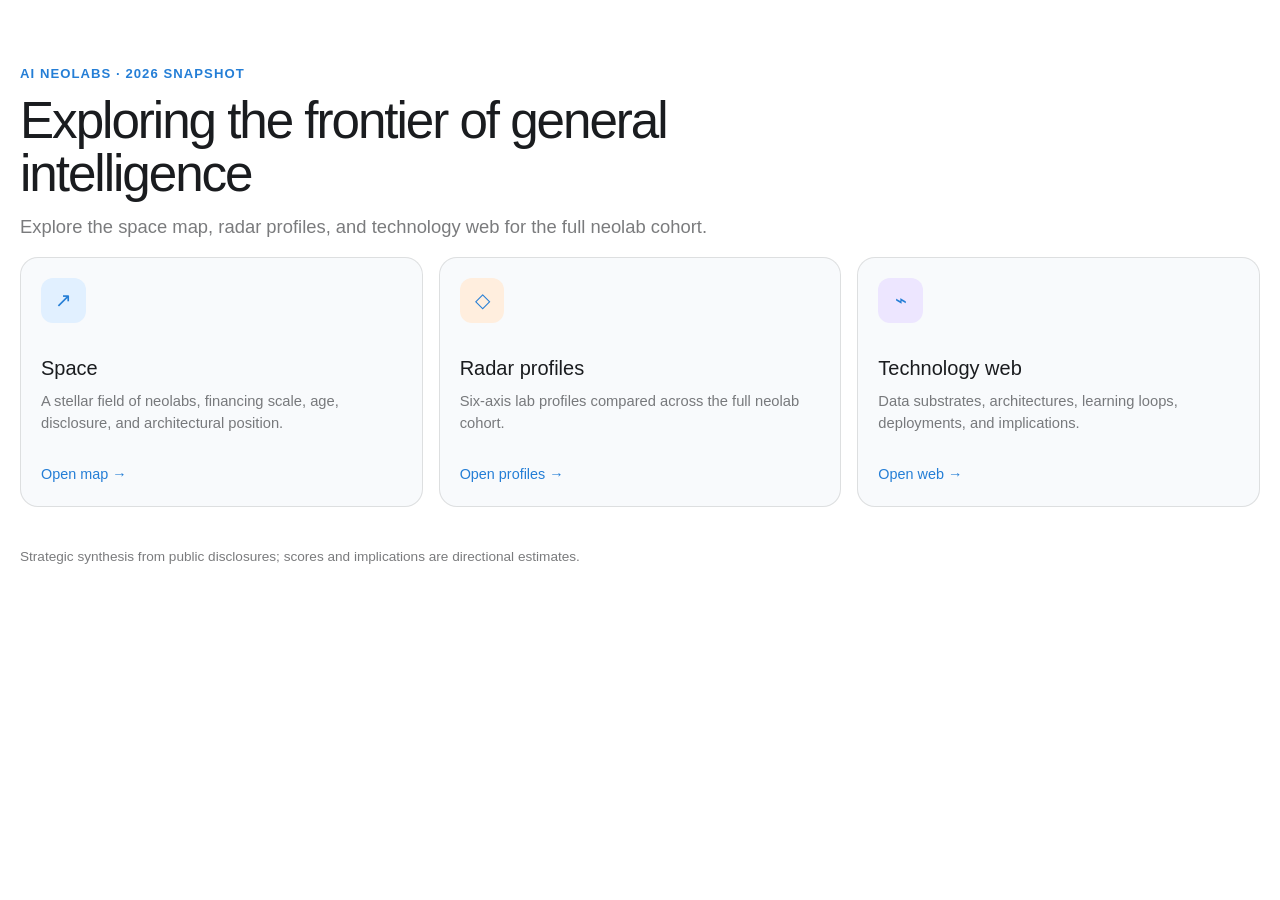
==== outputs/index.html @ 3af47460 "v0" ====
<!doctype html>
<html lang="en">
<head>
  <meta charset="utf-8">
  <meta name="viewport" content="width=device-width, initial-scale=1">
  <meta name="description" content="Interactive maps of AI neolabs pursuing general intelligence.">
  <title>AI Neolab Maps</title>
  <link rel="stylesheet" href="site.css">
</head>
<body data-page="index">
  <main class="index-main">
    <div class="eyebrow">AI neolabs · 2026 snapshot</div>
    <h1>Exploring the frontier of general intelligence</h1>
    <p class="intro">Explore the space map, radar profiles, and technology web for the full neolab cohort.</p>

    <nav class="map-cards" aria-label="Neolab visualizations">
      <a class="map-card" href="space.html" data-view-link data-target="space.html">
        <span class="map-icon map-icon-one" aria-hidden="true">↗</span>
        <span>
          <strong>Space</strong>
          <small>A stellar field of neolabs, financing scale, age, disclosure, and architectural position.</small>
        </span>
        <span class="open-label">Open map →</span>
      </a>
      <a class="map-card" href="radar-profiles.html" data-view-link data-target="radar-profiles.html">
        <span class="map-icon map-icon-two" aria-hidden="true">◇</span>
        <span>
          <strong>Radar profiles</strong>
          <small>Six-axis lab profiles compared across the full neolab cohort.</small>
        </span>
        <span class="open-label">Open profiles →</span>
      </a>
      <a class="map-card" href="tech-web.html" data-view-link data-target="tech-web.html">
        <span class="map-icon map-icon-three" aria-hidden="true">⌁</span>
        <span>
          <strong>Technology web</strong>
          <small>Data substrates, architectures, learning loops, deployments, and implications.</small>
        </span>
        <span class="open-label">Open web →</span>
      </a>
    </nav>
    <footer>Strategic synthesis from public disclosures; scores and implications are directional estimates.</footer>
    <noscript>This site requires JavaScript for the interactive visualizations.</noscript>
  </main>
  <script src="neolabs-data.js"></script>
  <script src="app.js"></script>
</body>
</html>
---- outputs/site.css ----
:root {
  --page-width: 1240px;
  --page-gutter: 1rem;
  --page-gutter-total: calc(var(--page-gutter) + var(--page-gutter));
  --page-pad-y: clamp(2rem, 5vw, 4rem);
  color-scheme: light dark;
  --background: light-dark(rgb(255 255 255), rgb(24 24 24));
  --foreground: light-dark(rgb(26 28 31), rgb(255 255 255));
  --surface: light-dark(rgb(248 250 252), rgb(35 35 35));
  --surface-strong: light-dark(rgb(242 246 250), rgb(43 43 43));
  --muted: light-dark(rgb(26 28 31 / 58%), rgb(255 255 255 / 62%));
  --border: light-dark(rgb(26 28 31 / 12%), rgb(255 255 255 / 13%));
  --primary: light-dark(rgb(36 126 214), rgb(131 195 255));
  --primary-foreground: light-dark(rgb(255 255 255), rgb(13 13 13));
  --series-1: var(--primary);
  --series-2: light-dark(rgb(226 116 43), rgb(245 154 86));
  --series-3: light-dark(rgb(63 164 87), rgb(116 213 139));
  --series-4: light-dark(rgb(205 83 145), rgb(240 143 192));
  --series-5: light-dark(rgb(125 87 218), rgb(170 145 239));
  --accent-1: light-dark(rgb(225 240 255), rgb(26 58 88));
  --accent-2: light-dark(rgb(255 238 222), rgb(78 53 32));
  --accent-3: light-dark(rgb(237 230 255), rgb(55 43 83));
  --font: -apple-system, BlinkMacSystemFont, "Segoe UI", sans-serif;
  --shadow: 0 14px 34px light-dark(rgb(30 60 90 / 8%), rgb(0 0 0 / 24%));
}

* { box-sizing: border-box; }
html, body { margin: 0; min-height: 100%; }
body {
  background: var(--background);
  color: var(--foreground);
  font-family: var(--font);
  font-size: 16px;
  line-height: 1.5;
}
a { color: inherit; }
button, select { font: inherit; }
button, a, select { -webkit-tap-highlight-color: transparent; }
h1, h2, p { margin-top: 0; }
h1 {
  margin-bottom: .8rem;
  font-size: clamp(2rem, 4vw, 3.2rem);
  font-weight: 500;
  letter-spacing: -.04em;
  line-height: 1.04;
}
h2 { font-weight: 500; }
.muted, .source-note { color: var(--muted); }
.eyebrow {
  color: var(--primary);
  font-size: .82rem;
  font-weight: 600;
  letter-spacing: .08em;
  text-transform: uppercase;
}
.intro {
  max-width: 760px;
  margin-bottom: 0;
  color: var(--muted);
  font-size: clamp(1rem, 2vw, 1.15rem);
}

/* Landing page */
.index-main {
  width: min(var(--page-width), calc(100% - var(--page-gutter-total)));
  margin: 0 auto;
  padding: var(--page-pad-y) 0;
}
.index-main > h1 { max-width: 820px; margin-top: .65rem; }
.field-label {
  display: grid;
  gap: .4rem;
  min-width: 0;
  font-weight: 500;
}
.form-select {
  width: 100%;
  min-height: 2.7rem;
  padding: .58rem .7rem;
  border: 1px solid var(--border);
  border-radius: 10px;
  background: var(--background);
  color: var(--foreground);
}
.form-select:focus-visible, .button:focus-visible, .map-card:focus-visible, .view-nav a:focus-visible, .brand:focus-visible {
  outline: 3px solid color-mix(in srgb, var(--primary) 42%, transparent);
  outline-offset: 2px;
}
.map-cards {
  display: grid;
  grid-template-columns: repeat(3, minmax(0, 1fr));
  gap: 1rem;
  margin-top: 1rem;
}
.map-card {
  display: flex;
  min-height: 250px;
  flex-direction: column;
  justify-content: space-between;
  gap: 1.2rem;
  padding: 1.25rem;
  border: 1px solid var(--border);
  border-radius: 18px;
  background: var(--surface);
  text-decoration: none;
  transition: transform 160ms ease, border-color 160ms ease, box-shadow 160ms ease;
}
.map-card:hover {
  transform: translateY(-3px);
  border-color: var(--primary);
  box-shadow: var(--shadow);
}
.map-card > span:nth-child(2) { display: grid; gap: .45rem; }
.map-card strong { font-size: 1.25rem; font-weight: 500; }
.map-card small { color: var(--muted); font-size: .92rem; }
.map-icon {
  display: grid;
  width: 2.8rem;
  height: 2.8rem;
  place-items: center;
  border-radius: 12px;
  color: var(--primary);
  font-size: 1.25rem;
  font-weight: 500;
}
.map-icon-one { background: var(--accent-1); }
.map-icon-two { background: var(--accent-2); }
.map-icon-three { background: var(--accent-3); }
.open-label { color: var(--primary); font-size: .9rem; font-weight: 500; }
footer { margin-top: 2.5rem; color: var(--muted); font-size: .85rem; }

/* Shared visualization pages */
.site-header {
  display: flex;
  width: min(1500px, calc(100% - var(--page-gutter-total)));
  margin: 0 auto;
  padding: 1rem 0;
  align-items: center;
  justify-content: space-between;
  gap: 1rem;
  border-bottom: 1px solid var(--border);
}
.brand { color: var(--foreground); font-weight: 600; text-decoration: none; }
.view-nav { display: flex; flex-wrap: wrap; gap: .25rem; }
.view-nav a {
  padding: .42rem .65rem;
  border-radius: 8px;
  color: var(--muted);
  text-decoration: none;
}
.view-nav a:hover, .view-nav a.is-current { background: var(--surface-strong); color: var(--foreground); }
.view-main {
  display: grid;
  width: min(1500px, calc(100% - var(--page-gutter-total)));
  margin: 0 auto;
  padding: var(--page-pad-y) 0;
  gap: 1rem;
}
.page-heading { margin-bottom: .5rem; }
.page-heading h1 { margin-top: .55rem; }
.view-controls {
  display: flex;
  flex-wrap: wrap;
  align-items: end;
  justify-content: space-between;
  gap: .8rem;
}
.view-controls .field-label { width: min(22rem, 100%); }
.centered-control { justify-content: center; }
.toggle-label {
  display: inline-flex;
  align-items: center;
  min-height: 2.7rem;
  gap: .45rem;
  color: var(--foreground);
  font-weight: 500;
}
.toggle-label input {
  width: 1rem;
  height: 1rem;
  accent-color: var(--primary);
}
.toggle-label input:focus-visible {
  outline: 3px solid color-mix(in srgb, var(--primary) 42%, transparent);
  outline-offset: 2px;
}
.button-group { display: flex; flex-wrap: wrap; gap: .4rem; }
.button {
  min-height: 2.7rem;
  padding: .55rem .8rem;
  border: 1px solid var(--border);
  border-radius: 10px;
  background: var(--surface);
  color: var(--foreground);
  cursor: pointer;
}
.button[aria-pressed="true"] { background: var(--primary); color: var(--primary-foreground); border-color: var(--primary); }
.detail-card {
  padding: 1rem;
  border: 1px solid var(--border);
  border-radius: 16px;
  background: var(--surface);
}
.detail-card p { margin: 0; }
.badge {
  display: inline-flex;
  padding: .18rem .48rem;
  border-radius: 999px;
  background: var(--surface-strong);
  font-size: .82rem;
}
.legend {
  display: flex;
  flex-wrap: wrap;
  justify-content: center;
  gap: .45rem 1rem;
  color: var(--muted);
  font-size: .82rem;
}
.legend span { display: inline-flex; align-items: center; gap: .38rem; }
.source-note { margin: 0; text-align: center; font-size: .82rem; }
.source-note + .last-updated { margin-top: -.55rem; }
.legend-line { display: inline-block; width: 1.4rem; height: 0; }
.solid-primary { border-top: 2px solid var(--primary); }
.dashed-primary { border-top: 2px dashed var(--primary); }

/* Space map */
body[data-page="space"] {
  --background: light-dark(rgb(5 8 18), rgb(2 4 11));
  --foreground: light-dark(rgb(236 244 255), rgb(240 246 255));
  --surface: light-dark(rgb(13 20 39), rgb(10 15 29));
  --surface-strong: light-dark(rgb(20 30 53), rgb(16 24 43));
  --muted: light-dark(rgb(211 225 248 / 62%), rgb(214 227 250 / 62%));
  --border: light-dark(rgb(172 204 255 / 16%), rgb(172 204 255 / 15%));
  --primary: light-dark(rgb(143 201 255), rgb(149 205 255));
  --accent-1: light-dark(rgb(28 62 99), rgb(24 52 84));
  background:
    radial-gradient(circle at 18% 18%, rgb(39 76 139 / 20%), transparent 32rem),
    radial-gradient(circle at 82% 58%, rgb(91 47 142 / 15%), transparent 35rem),
    var(--background);
}
body[data-page="space"] .site-header { border-bottom-color: rgb(179 211 255 / 12%); }
body[data-page="space"] .view-nav a:hover,
body[data-page="space"] .view-nav a.is-current { background: rgb(179 211 255 / 9%); }
.architecture-main { width: min(1500px, calc(100% - var(--page-gutter-total))); padding-top: clamp(.5rem, 1.5vw, 1.25rem); gap: .45rem; }
.architecture-stage {
  position: relative;
  min-width: 0;
  overflow: hidden;
  padding-top: .6rem;
  padding-bottom: 2.8rem;
  background: radial-gradient(circle at 50% 48%, rgb(82 126 194 / 10%), transparent 42%);
}
.architecture-stage::after { position: absolute; inset: 0; z-index: 2; background: radial-gradient(ellipse at center, transparent 48%, rgb(2 4 11 / 72%) 100%); content: ""; pointer-events: none; }
.architecture-svg, .radar-svg, .web-svg { display: block; width: 100%; color: var(--foreground); }
.axis-hover-tooltip {
  position: fixed;
  z-index: 30;
  max-width: min(19rem, calc(100vw - 2rem));
  padding: .48rem .58rem;
  border: 1px solid color-mix(in srgb, var(--foreground) 18%, transparent);
  border-radius: 8px;
  background: color-mix(in srgb, var(--background) 92%, transparent);
  color: var(--foreground);
  box-shadow: 0 12px 34px rgb(0 0 0 / 28%);
  font-size: .75rem;
  line-height: 1.35;
  opacity: 0;
  pointer-events: none;
  transform: translateY(3px);
  transition: opacity 120ms ease, transform 120ms ease;
}
.axis-hover-tooltip.is-visible { opacity: 1; transform: translateY(0); }
.architecture-svg { position: relative; z-index: 1; }
.architecture-svg .axis-endpoints { opacity: 0; transition: opacity 300ms ease 80ms; }
.architecture-svg .axis-endpoints.is-visible { opacity: 1; }
.architecture-svg .axis-select-foreign { overflow: visible; }
.architecture-svg .axis-select-control {
  display: block;
  width: 100%;
  height: 100%;
}
.architecture-svg .axis-select {
  width: 100%;
  height: 2.05rem;
  padding: .28rem 1.65rem .28rem .55rem;
  border: 1px solid rgb(179 211 255 / 16%);
  border-radius: 8px;
  background: rgb(9 15 29 / 78%);
  color: var(--foreground);
  font: 500 .72rem/1.2 var(--font);
  letter-spacing: .06em;
  text-transform: uppercase;
  backdrop-filter: blur(12px);
}
.architecture-svg .axis-endpoint { fill: var(--muted); font-size: .66rem; font-weight: 500; letter-spacing: .06em; text-transform: uppercase; }
.architecture-svg .axis-ramp { fill: var(--foreground); opacity: .38; }
.architecture-svg .background-stars { pointer-events: none; }
.architecture-svg .background-star { fill: rgb(219 235 255); }
.architecture-svg .cluster-orbits { pointer-events: none; }
.architecture-svg .cluster-orbit-ring,
.architecture-svg .cluster-orbit-sweep { fill: none; vector-effect: non-scaling-stroke; }
.architecture-svg .cluster-orbit-ring { stroke: var(--foreground); stroke-width: 1; stroke-dasharray: 2 8; stroke-linecap: round; opacity: .13; }
.architecture-svg .cluster-orbit-sweep { stroke: var(--primary); stroke-width: 1.2; stroke-dasharray: 1 18; stroke-linecap: round; opacity: .2; animation: cluster-orbit-dash 16s linear infinite; }
.architecture-svg .cluster-orbit.is-frozen .cluster-orbit-sweep { animation-play-state: paused; }
.architecture-svg .star-point { cursor: pointer; }
.architecture-svg .star-halo { fill: var(--star-color); opacity: .13; filter: url(#star-gas); transition: opacity 250ms ease; }
.architecture-svg .star-core { fill: var(--star-color); stroke: rgb(255 255 255 / 76%); stroke-width: .8; filter: url(#star-glow); transition: opacity 250ms ease; vector-effect: non-scaling-stroke; }
.architecture-svg .star-selection-ring { fill: none; stroke: var(--star-color); stroke-width: 1.5; opacity: 0; transition: opacity 250ms ease; vector-effect: non-scaling-stroke; }
.architecture-svg .star-label { fill: var(--foreground); font-size: .76rem; font-weight: 500; opacity: 0; paint-order: stroke; pointer-events: none; stroke: rgb(2 4 11 / 82%); stroke-width: 4px; transition: opacity 180ms ease; }
.architecture-svg .star-point:hover .star-label,
.architecture-svg .star-point.is-selected .star-label { opacity: 1; }
.architecture-svg .star-point:hover .star-halo,
.architecture-svg .star-point.is-selected .star-halo { opacity: .42; }
.architecture-svg .star-point.is-selected .star-selection-ring { opacity: .9; }
.architecture-svg .confidence-3 .star-core { opacity: 1; }
.architecture-svg .confidence-2 .star-core { opacity: .76; filter: url(#star-glow); }
.architecture-svg .confidence-2 .star-halo { opacity: .2; }
.architecture-svg .confidence-1 .star-core { opacity: .46; filter: url(#star-gas); }
.architecture-svg .confidence-1 .star-halo { opacity: .31; }
.architecture-stage .star-drift { animation: none; transform: translate(0); }
@keyframes star-drift { from { transform: translate(0, 0); } to { transform: translate(var(--drift-x), var(--drift-y)); } }
@keyframes cluster-orbit-dash { to { stroke-dashoffset: -152; } }
.star-detail {
  position: absolute;
  z-index: 5;
  width: min(21rem, calc(100% - 1.5rem));
  padding: 1rem;
  border: 1px solid rgb(179 211 255 / 13%);
  border-radius: 15px;
  background: rgb(8 14 27 / 58%);
  color: var(--foreground);
  box-shadow: 0 18px 58px rgb(0 0 0 / 28%);
  backdrop-filter: blur(18px) saturate(125%);
}
.star-detail h2 { margin: .15rem 2rem .45rem 0; font-size: 1.3rem; }
.star-detail p { margin-bottom: .85rem; color: rgb(239 245 255 / 82%); font-size: .86rem; line-height: 1.5; }
.star-detail-kicker { color: var(--primary); font-size: .7rem; font-weight: 500; letter-spacing: .08em; text-transform: uppercase; }
.star-detail-close { position: absolute; top: .6rem; right: .65rem; width: 1.8rem; height: 1.8rem; border: 0; background: transparent; color: var(--muted); cursor: pointer; font-size: 1.25rem; }
.star-metrics { display: grid; grid-template-columns: repeat(3, minmax(0, 1fr)); gap: .45rem; margin-bottom: .85rem; }
.star-metric { display: grid; gap: .06rem; min-width: 0; }
.star-metric span { overflow: hidden; color: var(--muted); font-size: .68rem; text-overflow: ellipsis; white-space: nowrap; }
.star-metric strong { font-size: .84rem; font-weight: 500; }
.funding-timeline { margin: .1rem 0 .85rem; border-top: 1px solid var(--border); }
.funding-heading { display: block; padding: .55rem 0 .28rem; color: var(--muted); font-size: .68rem; font-weight: 500; letter-spacing: .06em; text-transform: uppercase; }
.funding-list { display: grid; gap: .22rem; }
.funding-event { display: grid; grid-template-columns: 2.2rem minmax(0, 1fr) auto; gap: .18rem .4rem; align-items: baseline; font-size: .7rem; }
.funding-date, .funding-round, .funding-valuation { color: var(--muted); }
.funding-round { overflow: hidden; text-overflow: ellipsis; white-space: nowrap; }
.funding-event strong { font-size: .72rem; font-weight: 500; }
.funding-valuation { grid-column: 2 / -1; font-size: .66rem; }
.star-detail-link { color: var(--primary); font-size: .82rem; font-weight: 500; text-decoration: none; }
.star-detail-link:hover { text-decoration: underline; }
.citation-reveal { max-height: 0; margin-top: .7rem; overflow: hidden; border-top: 1px solid var(--border); opacity: 0; pointer-events: none; transform: translateY(-4px); transition: max-height 180ms ease, opacity 180ms ease, transform 180ms ease; }
.star-detail:hover .citation-reveal, .star-detail:focus-within .citation-reveal { max-height: 8rem; opacity: 1; pointer-events: auto; transform: translateY(0); }
.citation-heading { display: block; padding-top: .55rem; color: var(--muted); font-size: .68rem; font-weight: 500; letter-spacing: .06em; text-transform: uppercase; }
.citation-list { display: flex; flex-wrap: wrap; gap: .2rem .55rem; padding-top: .3rem; }
.citation-list a, .citation-list span { color: var(--muted); font-size: .7rem; line-height: 1.35; }
.citation-list a { color: var(--primary); text-decoration: underline; text-underline-offset: 2px; }
.star-legend { position: absolute; right: 1rem; bottom: .55rem; left: 1rem; z-index: 3; display: flex; flex-wrap: wrap; justify-content: center; gap: .45rem 1rem; color: var(--muted); font-size: .76rem; }
.star-legend span { display: inline-flex; align-items: center; gap: .38rem; }
.star-key { display: inline-block; width: .65rem; height: .65rem; border-radius: 50%; }
.star-key-core { background: rgb(225 242 255); box-shadow: 0 0 7px var(--primary); }
.star-key-halo { border: 1px solid rgb(149 205 255 / 48%); background: rgb(149 205 255 / 12%); box-shadow: 0 0 8px 3px rgb(149 205 255 / 15%); }
.star-key-gas { background: rgb(149 205 255 / 42%); box-shadow: 0 0 8px 4px rgb(149 205 255 / 24%); }
.star-age-scale { display: inline-block; width: 2.2rem; height: .42rem; border-radius: 999px; background: linear-gradient(90deg, rgb(151 207 255), rgb(246 235 198), rgb(255 157 82)); }
@media (max-width: 700px) {
  .architecture-stage { padding-top: .6rem; padding-bottom: 5.2rem; }
  .star-legend { right: .5rem; bottom: .65rem; left: .5rem; gap: .3rem .7rem; }
  .architecture-svg .axis-select { padding-inline: .42rem 1.35rem; font-size: .66rem; }
  .star-detail { padding: .9rem; }
}

/* Radar */
.radar-workspace { display: grid; grid-template-columns: minmax(340px, .82fr) minmax(560px, 1.18fr); gap: 1.25rem; align-items: start; }
.radar-chart-column { min-width: 0; }
.radar-plot { width: 100%; min-width: 0; }
.radar-svg .radar-ring, .radar-svg .radar-spoke { fill: none; stroke: var(--border); stroke-width: 1; vector-effect: non-scaling-stroke; }
.radar-svg .radar-ring { opacity: .75; }
.radar-svg .radar-axis-label { cursor: pointer; }
.radar-svg .radar-axis-label-bg { fill: color-mix(in srgb, var(--background) 72%, transparent); stroke: color-mix(in srgb, var(--foreground) 22%, transparent); stroke-width: 1; transition: fill 160ms ease, stroke 160ms ease; vector-effect: non-scaling-stroke; }
.radar-svg .radar-axis-label-text, .radar-svg .radar-value { fill: var(--foreground); font-weight: 500; }
.radar-svg .radar-axis-label:hover .radar-axis-label-bg { fill: color-mix(in srgb, var(--background) 88%, transparent); stroke: color-mix(in srgb, var(--primary) 58%, transparent); }
.radar-svg text { font-size: .8rem; }
.radar-svg .radar-axis-vertex { cursor: pointer; }
.radar-svg .radar-axis-vertex-hit { fill: transparent; pointer-events: all; }
.radar-svg .radar-axis-vertex-dot { fill: var(--foreground); opacity: .38; transition: fill 160ms ease, opacity 160ms ease, r 160ms ease; }
.radar-svg .radar-axis-vertex:hover .radar-axis-vertex-dot { fill: var(--primary); opacity: .9; r: 5; }
.radar-svg .radar-lab-profile { fill: color-mix(in srgb, var(--radar-color) 6%, transparent); stroke: var(--radar-color); stroke-width: 1.2; stroke-linejoin: round; opacity: .48; vector-effect: non-scaling-stroke; cursor: pointer; transition: opacity 160ms ease, stroke-width 160ms ease, fill 160ms ease; }
.radar-svg .radar-lab-profile:hover { opacity: .62; }
.radar-svg .radar-lab-profile.is-selected { fill: color-mix(in srgb, var(--radar-color) 20%, transparent); stroke: var(--radar-color); stroke-width: 3; opacity: 1; }
.radar-svg .radar-profile-vertex { fill: transparent; cursor: pointer; pointer-events: all; }
.radar-svg .radar-profile-vertex:hover { fill: color-mix(in srgb, var(--primary) 30%, transparent); }
.radar-svg .radar-rank-heading { fill: var(--foreground); font-weight: 500; }
.radar-svg .radar-rank-subheading, .radar-svg .radar-rank-score { fill: var(--muted); }
.radar-svg .radar-rank-back { cursor: pointer; }
.radar-svg .radar-rank-back-bg { fill: color-mix(in srgb, var(--background) 72%, transparent); stroke: color-mix(in srgb, var(--foreground) 18%, transparent); stroke-width: 1; transition: fill 160ms ease, stroke 160ms ease; vector-effect: non-scaling-stroke; }
.radar-svg .radar-rank-back:hover .radar-rank-back-bg { fill: color-mix(in srgb, var(--background) 88%, transparent); stroke: color-mix(in srgb, var(--primary) 58%, transparent); }
.radar-svg .radar-rank-back-text, .radar-svg .radar-rank-label { fill: var(--foreground); font-weight: 500; }
.radar-svg .radar-rank-table-bg { fill: color-mix(in srgb, var(--background) 72%, transparent); stroke: var(--border); stroke-width: 1; vector-effect: non-scaling-stroke; }
.radar-svg .radar-rank-selected-column { fill: color-mix(in srgb, var(--primary) 14%, transparent); }
.radar-svg .radar-rank-grid-line { stroke: var(--border); stroke-width: 1; opacity: .8; vector-effect: non-scaling-stroke; }
.radar-svg .radar-rank-column-header, .radar-svg .radar-rank-cell, .radar-svg .radar-rank-row { cursor: pointer; }
.radar-svg .radar-rank-header-hit, .radar-svg .radar-rank-cell-hit { fill: transparent; pointer-events: all; }
.radar-svg .radar-rank-header-text, .radar-svg .radar-rank-cell-text { fill: var(--foreground); font-weight: 500; }
.radar-svg .radar-rank-column-header.is-selected-axis .radar-rank-header-text,
.radar-svg .radar-rank-cell.is-selected-axis .radar-rank-cell-text { fill: var(--primary); }
.radar-svg .radar-rank-row-bg { fill: transparent; transition: fill 140ms ease; }
.radar-svg .radar-rank-row:hover .radar-rank-row-bg,
.radar-svg .radar-rank-row.is-selected .radar-rank-row-bg { fill: color-mix(in srgb, var(--radar-color) 15%, transparent); }
.radar-svg .radar-rank-row-swatch { fill: var(--radar-color); stroke: var(--background); stroke-width: 1; vector-effect: non-scaling-stroke; }
.radar-legend { justify-content: center; }
.solid-line { border-top: 3px solid var(--radar-color, var(--series-1)); }
.centered-detail { text-align: center; }
.radar-table-wrap { min-width: 0; margin-top: .2rem; }
.radar-table-wrap h2 { margin-bottom: .45rem; font-size: 1.05rem; }
.radar-table { width: 100%; table-layout: fixed; border-collapse: collapse; font-size: .77rem; }
.radar-table th, .radar-table td { padding: .48rem .42rem; border-bottom: 1px solid var(--border); text-align: left; vertical-align: top; }
.radar-table thead th { color: var(--muted); font-weight: 500; font-size: .72rem; }
.radar-table thead th:nth-child(1) { width: 25%; }
.radar-table thead th:nth-child(2) { width: 35%; }
.radar-table thead th:nth-child(3) { width: 40%; }
.radar-table tbody tr { cursor: pointer; transition: background-color 140ms ease; }
.radar-table tbody tr.is-selected { background: color-mix(in srgb, var(--accent-1) 42%, transparent); }
.radar-lab-button, .radar-name-website { align-items: center; gap: .45rem; max-width: 100%; padding: .1rem 0; color: var(--foreground); text-align: left; }
.radar-lab-button { display: inline-flex; border: 0; background: transparent; cursor: pointer; }
.radar-name-website { display: none; text-decoration: none; }
.radar-lab-button span, .radar-name-website-text { overflow: hidden; text-overflow: ellipsis; white-space: nowrap; }
.radar-lab-button:hover, .radar-name-website:hover { color: var(--primary); }
.radar-lab-button[aria-pressed="true"] { font-weight: 500; }
.radar-table tbody tr.is-selected .radar-lab-button { display: none; }
.radar-table tbody tr.is-selected .radar-name-website { display: inline-flex; font-weight: 500; }
.radar-name-website-arrow { flex: 0 0 auto; color: var(--primary); font-weight: 500; }
.radar-swatch { width: .62rem; height: .62rem; flex: 0 0 auto; border-radius: 50%; background: var(--radar-color); box-shadow: 0 0 0 1px var(--background), 0 0 0 2px var(--radar-color); }
.radar-note { line-height: 1.45; }
.radar-keywords-text { min-width: 0; }
.radar-note-text { min-width: 0; }
.radar-people { display: grid; gap: .45rem; margin: 0; padding: 0; list-style: none; }
.radar-person-heading { display: flex; align-items: baseline; gap: .4rem; flex-wrap: wrap; }
.radar-person-heading strong { font-weight: 500; }
.radar-person-last { display: none; }
.radar-person-heading span, .radar-people small { color: var(--muted); }
.radar-people small { display: block; margin-top: .1rem; font-size: .72rem; line-height: 1.4; }
.radar-table tbody tr.is-selected .radar-keywords-text { display: none; }
.radar-table tbody tr:not(.is-selected) .radar-note-text { display: none; }
.radar-table tbody tr:not(.is-selected) .radar-keywords-text { overflow: hidden; text-overflow: ellipsis; white-space: nowrap; }
.radar-table tbody tr.is-selected .citation-reveal { max-height: 7rem; opacity: 1; pointer-events: auto; transform: translateY(0); }
.radar-table tbody tr:not(.is-selected) .radar-people { display: flex; gap: .22rem; overflow: hidden; white-space: nowrap; }
.radar-table tbody tr:not(.is-selected) .radar-people li { display: inline; min-width: 0; max-width: 100%; overflow: hidden; }
.radar-table tbody tr:not(.is-selected) .radar-people li:not(:last-child)::after { content: ","; color: var(--muted); }
.radar-table tbody tr:not(.is-selected) .radar-person-heading { display: inline; }
.radar-table tbody tr:not(.is-selected) .radar-person-full,
.radar-table tbody tr:not(.is-selected) .radar-person-role,
.radar-table tbody tr:not(.is-selected) .radar-people small { display: none; }
.radar-table tbody tr:not(.is-selected) .radar-person-last { display: inline-block; max-width: 100%; overflow: hidden; text-overflow: ellipsis; vertical-align: bottom; white-space: nowrap; }
@media (max-width: 1040px) {
  .radar-workspace { grid-template-columns: 1fr; }
  .radar-chart-column { max-width: 720px; margin-inline: auto; }
}
@media (max-width: 700px) {
  .radar-table thead { display: none; }
  .radar-table, .radar-table tbody, .radar-table tr, .radar-table th, .radar-table td { display: block; width: 100%; }
  .radar-table tr { padding: .7rem 0; border-bottom: 1px solid var(--border); }
  .radar-table th, .radar-table td { padding: .32rem .35rem; border-bottom: 0; }
  .radar-table td::before { display: block; margin-bottom: .15rem; color: var(--muted); font-size: .72rem; font-weight: 500; content: attr(data-label); }
  .radar-table tbody tr.is-selected { background: color-mix(in srgb, var(--accent-1) 30%, transparent); }
}

/* Technology web */
.tech-web-layout { display: grid; grid-template-columns: minmax(0, 3.2fr) minmax(15rem, .72fr); gap: 1.15rem; align-items: start; }
.web-plot { width: 100%; min-width: 0; }
.web-detail { position: sticky; top: 1rem; }
.web-detail h2 { margin: 0 0 .8rem; font-size: 1.2rem; }
.web-detail-section { padding: .65rem 0; border-top: 1px solid var(--border); line-height: 1.45; }
.web-detail-section strong { display: block; margin-bottom: .2rem; color: var(--muted); font-size: .78rem; font-weight: 500; text-transform: uppercase; letter-spacing: .04em; }
.web-detail-citations { margin-top: .65rem; }
.web-detail .citation-reveal { max-height: 9rem; opacity: 1; pointer-events: auto; transform: translateY(0); }
.web-detail-link { border: 0; padding: 0; background: transparent; color: var(--primary); cursor: pointer; font: inherit; text-decoration: underline; text-underline-offset: 2px; }
.web-detail-link:hover { color: var(--foreground); }
.web-detail-empty { color: var(--muted); }
.web-svg .web-edge { fill: none; stroke: var(--muted); stroke-width: .2; opacity: .045; vector-effect: non-scaling-stroke; transition: opacity 150ms ease, stroke 150ms ease, stroke-width 150ms ease; }
.web-svg .web-edge.feedback { stroke-dasharray: 5 5; }
.web-svg .web-edge.is-active { stroke: var(--primary); stroke-width: .5; opacity: .78; }
.web-svg .web-node { cursor: pointer; opacity: .42; transition: opacity 150ms ease; }
.web-svg .web-node.is-active { opacity: .94; }
.web-svg .web-node.is-focus { opacity: 1; }
.web-svg .web-node-rect { fill: color-mix(in srgb, var(--node-color) 9%, var(--background)); stroke: color-mix(in srgb, var(--node-color) 32%, var(--border)); stroke-width: 1; vector-effect: non-scaling-stroke; transition: fill 150ms ease, stroke 150ms ease, stroke-width 150ms ease; }
.web-svg .web-node.is-active .web-node-rect { fill: color-mix(in srgb, var(--node-color) 15%, var(--background)); stroke: color-mix(in srgb, var(--node-color) 58%, var(--border)); }
.web-svg .web-node.is-focus .web-node-rect { fill: color-mix(in srgb, var(--node-color) 22%, var(--background)); stroke: var(--primary); stroke-width: 2.5; }
.web-svg .web-node.is-compact:not(.is-active) .web-node-rect { fill: color-mix(in srgb, var(--node-color) 6%, var(--background)); }
.web-svg .web-node.is-compact:not(.is-active) .web-node-label { fill: var(--muted); font-weight: 400; }
.web-svg .web-node-label, .web-svg .web-layer-label { fill: var(--foreground); font-weight: 500; }
.web-svg .web-node-count { fill: var(--muted); opacity: 0; transition: opacity 150ms ease; }
.web-svg .web-node.is-active .web-node-count, .web-svg .web-node.is-focus .web-node-count { opacity: .8; }
.web-svg .web-layer-rule { stroke: var(--border); stroke-width: 1; opacity: .55; vector-effect: non-scaling-stroke; }
.web-svg text { font-size: .76rem; }

@media (max-width: 1040px) {
  .tech-web-layout { grid-template-columns: 1fr; }
  .web-detail { position: static; }
}

@media (max-width: 760px) {
  .map-cards { grid-template-columns: 1fr; }
  .map-card { min-height: 0; }
  .site-header { align-items: flex-start; flex-direction: column; }
  .view-controls { align-items: stretch; flex-direction: column; }
  .view-controls .field-label { width: 100%; }
}
@media (max-width: 420px) {
  .view-nav { width: 100%; }
  .view-nav a { flex: 1; text-align: center; }
}
@media (prefers-reduced-motion: reduce) {
  .map-card, .web-svg .web-node { transition: none; }
  .architecture-svg .cluster-orbit-sweep { animation: none; }
}
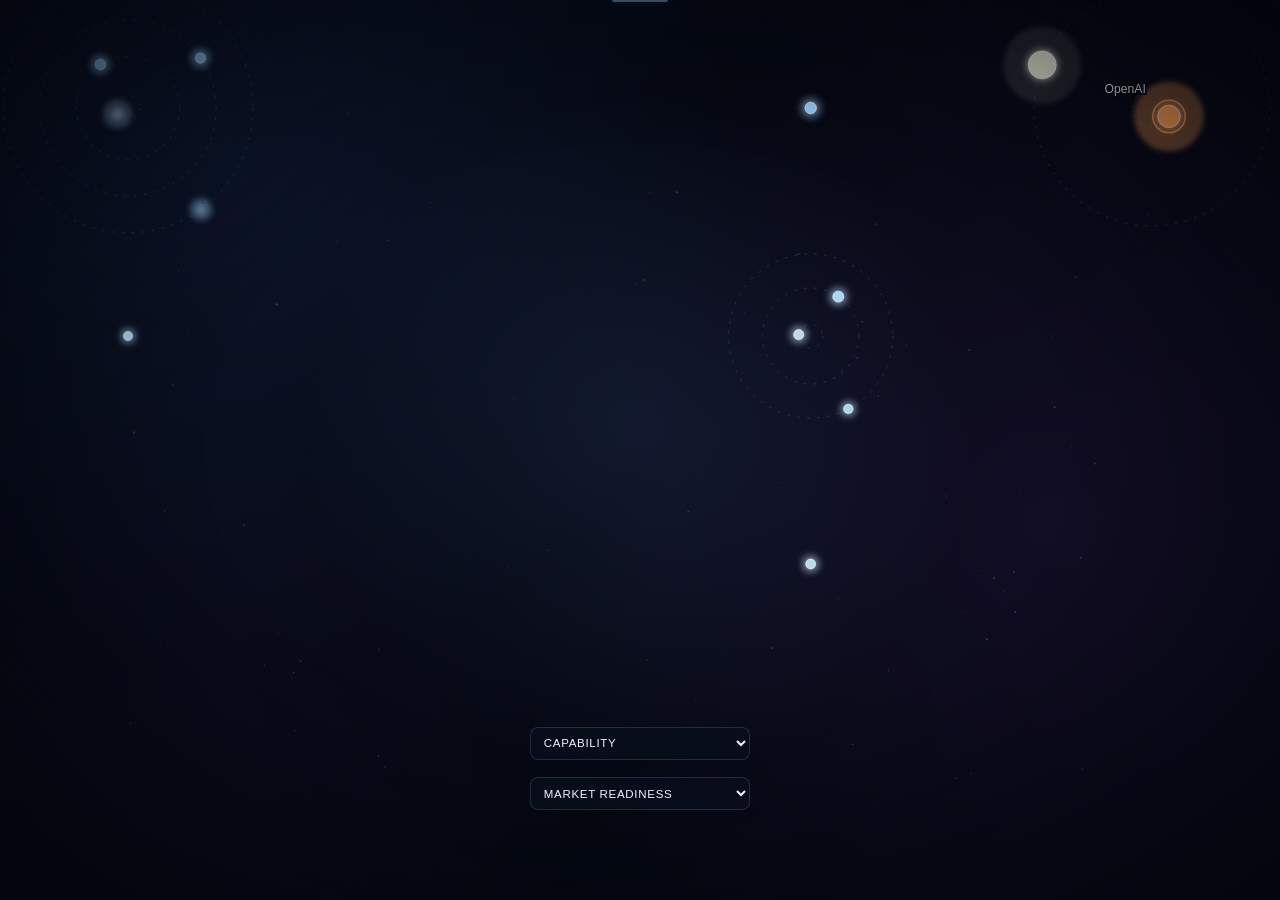
==== commit b8520028: "*Space" ====
--- a/outputs/index.html
+++ b/outputs/index.html
@@ -3,44 +3,40 @@
 <head>
   <meta charset="utf-8">
   <meta name="viewport" content="width=device-width, initial-scale=1">
-  <meta name="description" content="Interactive maps of AI neolabs pursuing general intelligence.">
-  <title>AI Neolab Maps</title>
+  <meta name="description" content="Stellar space map of AI neolabs.">
+  <title>Space</title>
   <link rel="stylesheet" href="site.css">
 </head>
-<body data-page="index">
-  <main class="index-main">
-    <div class="eyebrow">AI neolabs · 2026 snapshot</div>
-    <h1>Exploring the frontier of general intelligence</h1>
-    <p class="intro">Explore the space map, radar profiles, and technology web for the full neolab cohort.</p>
-
-    <nav class="map-cards" aria-label="Neolab visualizations">
-      <a class="map-card" href="space.html" data-view-link data-target="space.html">
-        <span class="map-icon map-icon-one" aria-hidden="true">↗</span>
-        <span>
-          <strong>Space</strong>
-          <small>A stellar field of neolabs, financing scale, age, disclosure, and architectural position.</small>
-        </span>
-        <span class="open-label">Open map →</span>
-      </a>
-      <a class="map-card" href="radar-profiles.html" data-view-link data-target="radar-profiles.html">
-        <span class="map-icon map-icon-two" aria-hidden="true">◇</span>
-        <span>
-          <strong>Radar profiles</strong>
-          <small>Six-axis lab profiles compared across the full neolab cohort.</small>
-        </span>
-        <span class="open-label">Open profiles →</span>
-      </a>
-      <a class="map-card" href="tech-web.html" data-view-link data-target="tech-web.html">
-        <span class="map-icon map-icon-three" aria-hidden="true">⌁</span>
-        <span>
-          <strong>Technology web</strong>
-          <small>Data substrates, architectures, learning loops, deployments, and implications.</small>
-        </span>
-        <span class="open-label">Open web →</span>
-      </a>
+<body data-page="space">
+  <header class="site-header space-chrome">
+    <nav class="view-nav" aria-label="Views">
+      <a class="is-current" href="index.html" data-view-link data-target="index.html">Space</a>
+      <a href="radar-profiles.html" data-view-link data-target="radar-profiles.html">Radar</a>
+      <a href="tech-web.html" data-view-link data-target="tech-web.html">Tech web</a>
     </nav>
-    <footer>Strategic synthesis from public disclosures; scores and implications are directional estimates.</footer>
-    <noscript>This site requires JavaScript for the interactive visualizations.</noscript>
+  </header>
+  <main class="view-main architecture-main">
+    <section id="architecture-stage" class="architecture-stage" data-view="axes" aria-label="Neolab architecture constellation">
+      <svg class="architecture-svg" role="img"></svg>
+      <div id="space-x-axis-overlay" class="space-x-axis-overlay"></div>
+      <aside id="architecture-detail" class="star-detail" aria-live="polite" hidden>
+        <button id="architecture-detail-close" class="star-detail-close" type="button" aria-label="Close lab details">×</button>
+        <div id="architecture-confidence" class="star-detail-kicker"></div>
+        <h2><a id="architecture-name" class="star-detail-title-link" target="_blank" rel="noopener noreferrer"></a></h2>
+        <p id="architecture-note"></p>
+        <div id="architecture-profile" class="star-metrics"></div>
+        <div id="architecture-funding" class="funding-table-wrap"></div>
+        <div id="architecture-citations" class="space-citations"></div>
+      </aside>
+      <div class="star-legend" aria-label="Space map legend">
+        <span><i class="star-key star-key-core"></i>Core · known amount raised</span>
+        <span><i class="star-key star-key-halo"></i>Halo · latest valuation</span>
+        <span><i class="star-age-scale"></i>newer - older</span>
+        <span><i class="star-key star-key-gas"></i>Diffusivity · disclosure confidence</span>
+      </div>
+      <p class="source-note last-updated space-last-updated" data-last-updated></p>
+      <div class="space-chrome-cue" aria-hidden="true"></div>
+    </section>
   </main>
   <script src="neolabs-data.js"></script>
   <script src="app.js"></script>
--- a/outputs/site.css
+++ b/outputs/site.css
@@ -136,7 +136,7 @@
   margin: 0 auto;
   padding: 1rem 0;
   align-items: center;
-  justify-content: space-between;
+  justify-content: center;
   gap: 1rem;
   border-bottom: 1px solid var(--border);
 }
@@ -238,18 +238,45 @@
     radial-gradient(circle at 18% 18%, rgb(39 76 139 / 20%), transparent 32rem),
     radial-gradient(circle at 82% 58%, rgb(91 47 142 / 15%), transparent 35rem),
     var(--background);
-}
-body[data-page="space"] .site-header { border-bottom-color: rgb(179 211 255 / 12%); }
+  height: 100dvh;
+  overflow: hidden;
+}
+body[data-page="space"] .site-header {
+  position: fixed;
+  top: 0;
+  left: 50%;
+  z-index: 20;
+  width: min(1500px, calc(100% - var(--page-gutter-total)));
+  margin: 0;
+  padding: 1rem 0 .85rem;
+  border-bottom-color: rgb(179 211 255 / 12%);
+  background: linear-gradient(180deg, rgb(2 4 11 / 82%), rgb(2 4 11 / 34%) 72%, transparent);
+  opacity: 0;
+  pointer-events: none;
+  filter: blur(3px);
+  transform: translate(-50%, -8px);
+  transition: opacity 280ms ease, filter 280ms ease, transform 280ms ease;
+  backdrop-filter: blur(10px);
+}
+body[data-page="space"].space-chrome-visible .site-header {
+  opacity: 1;
+  pointer-events: auto;
+  filter: none;
+  transform: translate(-50%, 0);
+}
 body[data-page="space"] .view-nav a:hover,
 body[data-page="space"] .view-nav a.is-current { background: rgb(179 211 255 / 9%); }
-.architecture-main { width: min(1500px, calc(100% - var(--page-gutter-total))); padding-top: clamp(.5rem, 1.5vw, 1.25rem); gap: .45rem; }
+.architecture-main { width: 100%; height: 100dvh; margin: 0; padding: 0; gap: 0; }
 .architecture-stage {
   position: relative;
+  width: 100%;
+  height: 100dvh;
   min-width: 0;
   overflow: hidden;
-  padding-top: .6rem;
-  padding-bottom: 2.8rem;
-  background: radial-gradient(circle at 50% 48%, rgb(82 126 194 / 10%), transparent 42%);
+  padding: 0;
+  background:
+    radial-gradient(circle at 50% 48%, rgb(82 126 194 / 13%), transparent 42%),
+    radial-gradient(circle at 18% 78%, rgb(72 46 132 / 8%), transparent 30%);
 }
 .architecture-stage::after { position: absolute; inset: 0; z-index: 2; background: radial-gradient(ellipse at center, transparent 48%, rgb(2 4 11 / 72%) 100%); content: ""; pointer-events: none; }
 .architecture-svg, .radar-svg, .web-svg { display: block; width: 100%; color: var(--foreground); }
@@ -271,9 +298,11 @@
   transition: opacity 120ms ease, transform 120ms ease;
 }
 .axis-hover-tooltip.is-visible { opacity: 1; transform: translateY(0); }
-.architecture-svg { position: relative; z-index: 1; }
-.architecture-svg .axis-endpoints { opacity: 0; transition: opacity 300ms ease 80ms; }
-.architecture-svg .axis-endpoints.is-visible { opacity: 1; }
+.architecture-svg {
+  position: relative;
+  z-index: 1;
+  height: 100%;
+}
 .architecture-svg .axis-select-foreign { overflow: visible; }
 .architecture-svg .axis-select-control {
   display: block;
@@ -293,10 +322,32 @@
   text-transform: uppercase;
   backdrop-filter: blur(12px);
 }
-.architecture-svg .axis-endpoint { fill: var(--muted); font-size: .66rem; font-weight: 500; letter-spacing: .06em; text-transform: uppercase; }
-.architecture-svg .axis-ramp { fill: var(--foreground); opacity: .38; }
+.space-x-axis-overlay {
+  position: absolute;
+  top: calc(90% - 2.05rem);
+  left: 50%;
+  z-index: 7;
+  width: 220px;
+  height: 2.05rem;
+  transform: translateX(-50%);
+}
+.space-x-axis-control { display: block; width: 100%; height: 100%; }
+.space-x-axis-overlay .axis-select {
+  width: 100%;
+  height: 2.05rem;
+  padding: .28rem 1.65rem .28rem .55rem;
+  border: 1px solid rgb(179 211 255 / 16%);
+  border-radius: 8px;
+  background: rgb(9 15 29 / 78%);
+  color: var(--foreground);
+  font: 500 .72rem/1.2 var(--font);
+  letter-spacing: .06em;
+  text-transform: uppercase;
+  backdrop-filter: blur(12px);
+}
 .architecture-svg .background-stars { pointer-events: none; }
 .architecture-svg .background-star { fill: rgb(219 235 255); }
+.architecture-svg .background-star.is-twinkling { animation: background-star-twinkle var(--twinkle-duration) ease-in-out var(--twinkle-delay) infinite; }
 .architecture-svg .cluster-orbits { pointer-events: none; }
 .architecture-svg .cluster-orbit-ring,
 .architecture-svg .cluster-orbit-sweep { fill: none; vector-effect: non-scaling-stroke; }
@@ -321,6 +372,7 @@
 .architecture-stage .star-drift { animation: none; transform: translate(0); }
 @keyframes star-drift { from { transform: translate(0, 0); } to { transform: translate(var(--drift-x), var(--drift-y)); } }
 @keyframes cluster-orbit-dash { to { stroke-dashoffset: -152; } }
+@keyframes background-star-twinkle { 0%, 100% { opacity: calc(var(--star-opacity) * .55); } 50% { opacity: var(--star-opacity); } }
 .star-detail {
   position: absolute;
   z-index: 5;
@@ -334,6 +386,8 @@
   backdrop-filter: blur(18px) saturate(125%);
 }
 .star-detail h2 { margin: .15rem 2rem .45rem 0; font-size: 1.3rem; }
+.star-detail-title-link { color: var(--foreground); text-decoration: none; text-decoration-thickness: 1px; text-underline-offset: 3px; }
+.star-detail-title-link:hover { color: var(--primary); text-decoration: underline; }
 .star-detail p { margin-bottom: .85rem; color: rgb(239 245 255 / 82%); font-size: .86rem; line-height: 1.5; }
 .star-detail-kicker { color: var(--primary); font-size: .7rem; font-weight: 500; letter-spacing: .08em; text-transform: uppercase; }
 .star-detail-close { position: absolute; top: .6rem; right: .65rem; width: 1.8rem; height: 1.8rem; border: 0; background: transparent; color: var(--muted); cursor: pointer; font-size: 1.25rem; }
@@ -341,34 +395,52 @@
 .star-metric { display: grid; gap: .06rem; min-width: 0; }
 .star-metric span { overflow: hidden; color: var(--muted); font-size: .68rem; text-overflow: ellipsis; white-space: nowrap; }
 .star-metric strong { font-size: .84rem; font-weight: 500; }
-.funding-timeline { margin: .1rem 0 .85rem; border-top: 1px solid var(--border); }
-.funding-heading { display: block; padding: .55rem 0 .28rem; color: var(--muted); font-size: .68rem; font-weight: 500; letter-spacing: .06em; text-transform: uppercase; }
-.funding-list { display: grid; gap: .22rem; }
-.funding-event { display: grid; grid-template-columns: 2.2rem minmax(0, 1fr) auto; gap: .18rem .4rem; align-items: baseline; font-size: .7rem; }
-.funding-date, .funding-round, .funding-valuation { color: var(--muted); }
-.funding-round { overflow: hidden; text-overflow: ellipsis; white-space: nowrap; }
-.funding-event strong { font-size: .72rem; font-weight: 500; }
-.funding-valuation { grid-column: 2 / -1; font-size: .66rem; }
-.star-detail-link { color: var(--primary); font-size: .82rem; font-weight: 500; text-decoration: none; }
-.star-detail-link:hover { text-decoration: underline; }
+.funding-table-wrap { margin: .1rem 0 .85rem; border-top: 1px solid var(--border); }
+.funding-table { width: 100%; border-collapse: collapse; font-size: .68rem; }
+.funding-table caption { padding: .55rem 0 .28rem; color: var(--muted); font-size: .68rem; font-weight: 500; letter-spacing: .06em; text-align: left; text-transform: uppercase; }
+.funding-table th, .funding-table td { padding: .24rem .18rem; border-bottom: 1px solid color-mix(in srgb, var(--border) 70%, transparent); text-align: left; white-space: nowrap; }
+.funding-table th { color: var(--muted); font-size: .62rem; font-weight: 500; }
+.funding-table td:first-child { color: var(--muted); }
+.funding-table td:nth-child(3), .funding-table td:nth-child(4) { text-align: right; }
+.funding-table td:nth-child(4) { color: var(--muted); }
+.space-citations.citation-reveal { max-height: 8rem; margin-top: .85rem; opacity: 1; pointer-events: auto; transform: translateY(0); }
 .citation-reveal { max-height: 0; margin-top: .7rem; overflow: hidden; border-top: 1px solid var(--border); opacity: 0; pointer-events: none; transform: translateY(-4px); transition: max-height 180ms ease, opacity 180ms ease, transform 180ms ease; }
 .star-detail:hover .citation-reveal, .star-detail:focus-within .citation-reveal { max-height: 8rem; opacity: 1; pointer-events: auto; transform: translateY(0); }
 .citation-heading { display: block; padding-top: .55rem; color: var(--muted); font-size: .68rem; font-weight: 500; letter-spacing: .06em; text-transform: uppercase; }
 .citation-list { display: flex; flex-wrap: wrap; gap: .2rem .55rem; padding-top: .3rem; }
 .citation-list a, .citation-list span { color: var(--muted); font-size: .7rem; line-height: 1.35; }
 .citation-list a { color: var(--primary); text-decoration: underline; text-underline-offset: 2px; }
-.star-legend { position: absolute; right: 1rem; bottom: .55rem; left: 1rem; z-index: 3; display: flex; flex-wrap: wrap; justify-content: center; gap: .45rem 1rem; color: var(--muted); font-size: .76rem; }
+.star-legend { position: absolute; right: 11rem; bottom: .85rem; left: 1rem; z-index: 6; display: flex; flex-wrap: wrap; justify-content: center; gap: .45rem 1rem; color: var(--muted); font-size: .76rem; opacity: 0; pointer-events: none; filter: blur(3px); transform: translateY(7px); transition: opacity 280ms ease, filter 280ms ease, transform 280ms ease; }
+body[data-page="space"].space-chrome-visible .star-legend { opacity: 1; pointer-events: auto; filter: none; transform: translateY(0); }
 .star-legend span { display: inline-flex; align-items: center; gap: .38rem; }
 .star-key { display: inline-block; width: .65rem; height: .65rem; border-radius: 50%; }
 .star-key-core { background: rgb(225 242 255); box-shadow: 0 0 7px var(--primary); }
 .star-key-halo { border: 1px solid rgb(149 205 255 / 48%); background: rgb(149 205 255 / 12%); box-shadow: 0 0 8px 3px rgb(149 205 255 / 15%); }
 .star-key-gas { background: rgb(149 205 255 / 42%); box-shadow: 0 0 8px 4px rgb(149 205 255 / 24%); }
 .star-age-scale { display: inline-block; width: 2.2rem; height: .42rem; border-radius: 999px; background: linear-gradient(90deg, rgb(151 207 255), rgb(246 235 198), rgb(255 157 82)); }
+.space-last-updated { position: absolute; right: 1rem; bottom: .85rem; z-index: 6; margin: 0; font-size: .72rem; opacity: 0; pointer-events: none; filter: blur(3px); transform: translateY(7px); transition: opacity 280ms ease, filter 280ms ease, transform 280ms ease; }
+body[data-page="space"].space-chrome-visible .space-last-updated { opacity: 1; pointer-events: auto; filter: none; transform: translateY(0); }
+.space-chrome-cue { position: fixed; top: 0; left: 50%; z-index: 21; width: 3.5rem; height: 2px; border-radius: 0 0 999px 999px; background: var(--primary); box-shadow: 0 0 12px rgb(149 205 255 / 58%); opacity: .36; pointer-events: none; transform: translateX(-50%); transition: opacity 200ms ease, width 200ms ease; }
+body[data-page="space"].space-chrome-visible .space-chrome-cue { width: 6rem; opacity: 0; }
 @media (max-width: 700px) {
-  .architecture-stage { padding-top: .6rem; padding-bottom: 5.2rem; }
-  .star-legend { right: .5rem; bottom: .65rem; left: .5rem; gap: .3rem .7rem; }
+  body[data-page="space"] .site-header { align-items: center; flex-direction: row; }
+  .star-legend { right: .5rem; bottom: 2.45rem; left: .5rem; gap: .3rem .7rem; }
+  .space-last-updated { right: auto; bottom: .55rem; left: 50%; transform: translate(-50%, 7px); white-space: nowrap; }
+  body[data-page="space"].space-chrome-visible .space-last-updated { transform: translate(-50%, 0); }
   .architecture-svg .axis-select { padding-inline: .42rem 1.35rem; font-size: .66rem; }
   .star-detail { padding: .9rem; }
+}
+@media (hover: none), (pointer: coarse) {
+  body[data-page="space"] .site-header,
+  body[data-page="space"] .star-legend,
+  body[data-page="space"] .space-last-updated { opacity: 1; pointer-events: auto; filter: none; }
+  body[data-page="space"] .site-header { transform: translate(-50%, 0); }
+  body[data-page="space"] .star-legend { transform: translateY(0); }
+  body[data-page="space"] .space-last-updated { transform: translateY(0); }
+  body[data-page="space"] .space-chrome-cue { display: none; }
+}
+@media (max-width: 700px) and (hover: none), (max-width: 700px) and (pointer: coarse) {
+  body[data-page="space"] .space-last-updated { transform: translate(-50%, 0); }
 }
 
 /* Radar */
@@ -467,40 +539,54 @@
 }
 
 /* Technology web */
-.tech-web-layout { display: grid; grid-template-columns: minmax(0, 3.2fr) minmax(15rem, .72fr); gap: 1.15rem; align-items: start; }
-.web-plot { width: 100%; min-width: 0; }
-.web-detail { position: sticky; top: 1rem; }
-.web-detail h2 { margin: 0 0 .8rem; font-size: 1.2rem; }
-.web-detail-section { padding: .65rem 0; border-top: 1px solid var(--border); line-height: 1.45; }
-.web-detail-section strong { display: block; margin-bottom: .2rem; color: var(--muted); font-size: .78rem; font-weight: 500; text-transform: uppercase; letter-spacing: .04em; }
-.web-detail-citations { margin-top: .65rem; }
-.web-detail .citation-reveal { max-height: 9rem; opacity: 1; pointer-events: auto; transform: translateY(0); }
-.web-detail-link { border: 0; padding: 0; background: transparent; color: var(--primary); cursor: pointer; font: inherit; text-decoration: underline; text-underline-offset: 2px; }
-.web-detail-link:hover { color: var(--foreground); }
-.web-detail-empty { color: var(--muted); }
-.web-svg .web-edge { fill: none; stroke: var(--muted); stroke-width: .2; opacity: .045; vector-effect: non-scaling-stroke; transition: opacity 150ms ease, stroke 150ms ease, stroke-width 150ms ease; }
-.web-svg .web-edge.feedback { stroke-dasharray: 5 5; }
-.web-svg .web-edge.is-active { stroke: var(--primary); stroke-width: .5; opacity: .78; }
-.web-svg .web-node { cursor: pointer; opacity: .42; transition: opacity 150ms ease; }
-.web-svg .web-node.is-active { opacity: .94; }
-.web-svg .web-node.is-focus { opacity: 1; }
-.web-svg .web-node-rect { fill: color-mix(in srgb, var(--node-color) 9%, var(--background)); stroke: color-mix(in srgb, var(--node-color) 32%, var(--border)); stroke-width: 1; vector-effect: non-scaling-stroke; transition: fill 150ms ease, stroke 150ms ease, stroke-width 150ms ease; }
-.web-svg .web-node.is-active .web-node-rect { fill: color-mix(in srgb, var(--node-color) 15%, var(--background)); stroke: color-mix(in srgb, var(--node-color) 58%, var(--border)); }
-.web-svg .web-node.is-focus .web-node-rect { fill: color-mix(in srgb, var(--node-color) 22%, var(--background)); stroke: var(--primary); stroke-width: 2.5; }
-.web-svg .web-node.is-compact:not(.is-active) .web-node-rect { fill: color-mix(in srgb, var(--node-color) 6%, var(--background)); }
-.web-svg .web-node.is-compact:not(.is-active) .web-node-label { fill: var(--muted); font-weight: 400; }
-.web-svg .web-node-label, .web-svg .web-layer-label { fill: var(--foreground); font-weight: 500; }
-.web-svg .web-node-count { fill: var(--muted); opacity: 0; transition: opacity 150ms ease; }
-.web-svg .web-node.is-active .web-node-count, .web-svg .web-node.is-focus .web-node-count { opacity: .8; }
-.web-svg .web-layer-rule { stroke: var(--border); stroke-width: 1; opacity: .55; vector-effect: non-scaling-stroke; }
-.web-svg text { font-size: .76rem; }
-
-@media (max-width: 1040px) {
-  .tech-web-layout { grid-template-columns: 1fr; }
-  .web-detail { position: static; }
-}
+.tech-web-main { width: min(1560px, calc(100% - var(--page-gutter-total))); padding-top: clamp(1rem, 2vw, 1.8rem); gap: 1.1rem; }
+.web-heading { max-width: 930px; margin-bottom: .2rem; }
+.web-heading h1 { margin-bottom: .55rem; font-size: clamp(2rem, 4.1vw, 3.5rem); text-transform: uppercase; }
+.web-heading h1 span { color: var(--muted); font-weight: 400; }
+.web-heading .intro { max-width: 850px; font-size: 1rem; }
+.web-legend { display: flex; flex-wrap: wrap; gap: .45rem; }
+.web-lab-chip { display: inline-flex; align-items: center; min-height: 2.2rem; gap: .45rem; padding: .42rem .68rem; border: 1px solid var(--border); border-radius: 999px; background: var(--surface); color: var(--foreground); cursor: pointer; font: inherit; font-size: .82rem; transition: background 150ms ease, border-color 150ms ease, opacity 150ms ease, transform 150ms ease; }
+.web-lab-chip:hover { border-color: var(--lab-color, var(--primary)); transform: translateY(-1px); }
+.web-lab-chip:focus-visible { outline: 3px solid color-mix(in srgb, var(--primary) 42%, transparent); outline-offset: 2px; }
+.web-lab-chip-dot { width: .55rem; height: .55rem; border-radius: 50%; background: var(--lab-color, var(--muted)); }
+.web-lab-chip.is-reset { border-style: dashed; color: var(--muted); }
+.web-lab-chip[aria-pressed="true"] { border-color: var(--lab-color, var(--primary)); background: color-mix(in srgb, var(--lab-color, var(--primary)) 18%, var(--surface)); color: var(--foreground); }
+.web-lab-chip[aria-pressed="true"] .web-lab-chip-dot { background: var(--foreground); }
+body.has-web-selection .web-legend .web-lab-chip:not([aria-pressed="true"]) { opacity: .45; }
+.web-map-shell { overflow-x: auto; overflow-y: hidden; border: 1px solid var(--border); border-radius: 16px; background: color-mix(in srgb, var(--surface) 64%, transparent); -webkit-overflow-scrolling: touch; }
+.web-svg { display: block; min-width: 100%; color: var(--foreground); }
+.web-layer-number-svg, .web-layer-subheading-svg, .web-route-node-label { font-family: ui-monospace, SFMono-Regular, Menlo, Monaco, Consolas, monospace; }
+.web-layer-number-svg, .web-layer-subheading-svg { fill: var(--muted); font-size: 10px; letter-spacing: .06em; }
+.web-layer-heading-svg { fill: var(--foreground); font-size: 15px; font-weight: 500; text-transform: uppercase; }
+.web-layer-line-svg { stroke: var(--border); stroke-width: 1; vector-effect: non-scaling-stroke; }
+.web-route-edge { fill: none; stroke-linecap: round; vector-effect: non-scaling-stroke; transition: opacity 180ms ease, stroke-width 180ms ease; }
+.web-route-edge.is-base { stroke-width: .4; opacity: .38; }
+.web-route-edge.is-faded { stroke-width: .3; opacity: .05; }
+.web-route-edge.is-lit { stroke-width: .8; opacity: 1; }
+.web-route-node { cursor: pointer; }
+.web-route-node rect { fill: color-mix(in srgb, var(--surface) 92%, var(--background)); stroke: color-mix(in srgb, var(--foreground) 36%, var(--border)); stroke-width: 1.15; vector-effect: non-scaling-stroke; transition: opacity 180ms ease, stroke-width 180ms ease, fill 180ms ease; }
+.web-route-node.is-unknown rect { stroke-dasharray: 4 3; }
+.web-route-node-label { fill: var(--foreground); font-size: 11px; font-weight: 500; }
+.web-route-node.is-dim rect, .web-route-node.is-dim text { opacity: .3; }
+.web-route-node.is-lit rect { stroke: var(--foreground); stroke-width: 1.8; }
+.web-route-node.is-selected rect { fill: color-mix(in srgb, var(--primary) 22%, var(--surface)); stroke: var(--primary); stroke-width: 2.6; }
+.web-route-edge.is-node-route { stroke: var(--primary); }
+.web-hint { margin: -.45rem 0 0; color: var(--muted); font-family: ui-monospace, SFMono-Regular, Menlo, Monaco, Consolas, monospace; font-size: .72rem; letter-spacing: .02em; }
+.web-panel { display: grid; grid-template-columns: minmax(0, 1.1fr) minmax(0, 1fr); gap: 1rem 2.25rem; padding: 1.25rem 1.4rem; }
+.web-panel-title-row { display: flex; grid-column: 1 / -1; align-items: center; flex-wrap: wrap; gap: .65rem; }
+.web-panel-swatch { width: .85rem; height: .85rem; border-radius: 4px; background: var(--lab-color); }
+.web-panel h2 { margin: 0; font-size: 1.25rem; line-height: 1.1; text-transform: uppercase; }
+.web-panel-tag { padding: .2rem .5rem; border: 1px solid var(--border); border-radius: 999px; color: var(--muted); font-family: ui-monospace, SFMono-Regular, Menlo, Monaco, Consolas, monospace; font-size: .7rem; }
+.web-panel > p { grid-column: 1 / -1; margin: 0; line-height: 1.55; }
+.web-node-labs { display: flex; flex-wrap: wrap; grid-column: 1 / -1; gap: .45rem; padding-top: .8rem; border-top: 1px dashed var(--border); }
+.web-panel-scores { grid-column: 1 / -1; padding-top: .8rem; border-top: 1px dashed var(--border); color: var(--muted); font-family: ui-monospace, SFMono-Regular, Menlo, Monaco, Consolas, monospace; font-size: .75rem; }
+.web-panel-scores strong { color: var(--foreground); font-weight: 500; }
+.web-panel-sources { grid-column: 1 / -1; }
+.web-panel .citation-reveal { max-height: 8rem; opacity: 1; pointer-events: auto; transform: translateY(0); }
 
 @media (max-width: 760px) {
+  .web-panel { grid-template-columns: 1fr; padding: 1rem; }
+  .web-heading h1 { font-size: clamp(1.8rem, 10vw, 2.8rem); }
   .map-cards { grid-template-columns: 1fr; }
   .map-card { min-height: 0; }
   .site-header { align-items: flex-start; flex-direction: column; }
@@ -512,6 +598,8 @@
   .view-nav a { flex: 1; text-align: center; }
 }
 @media (prefers-reduced-motion: reduce) {
-  .map-card, .web-svg .web-node { transition: none; }
+  .map-card, .web-lab-chip, .web-route-edge, .web-route-node rect { transition: none; }
   .architecture-svg .cluster-orbit-sweep { animation: none; }
-}
+  .architecture-svg .background-star { animation: none; }
+  body[data-page="space"] .site-header, .star-legend, .space-last-updated, .space-chrome-cue { transition: none; }
+}
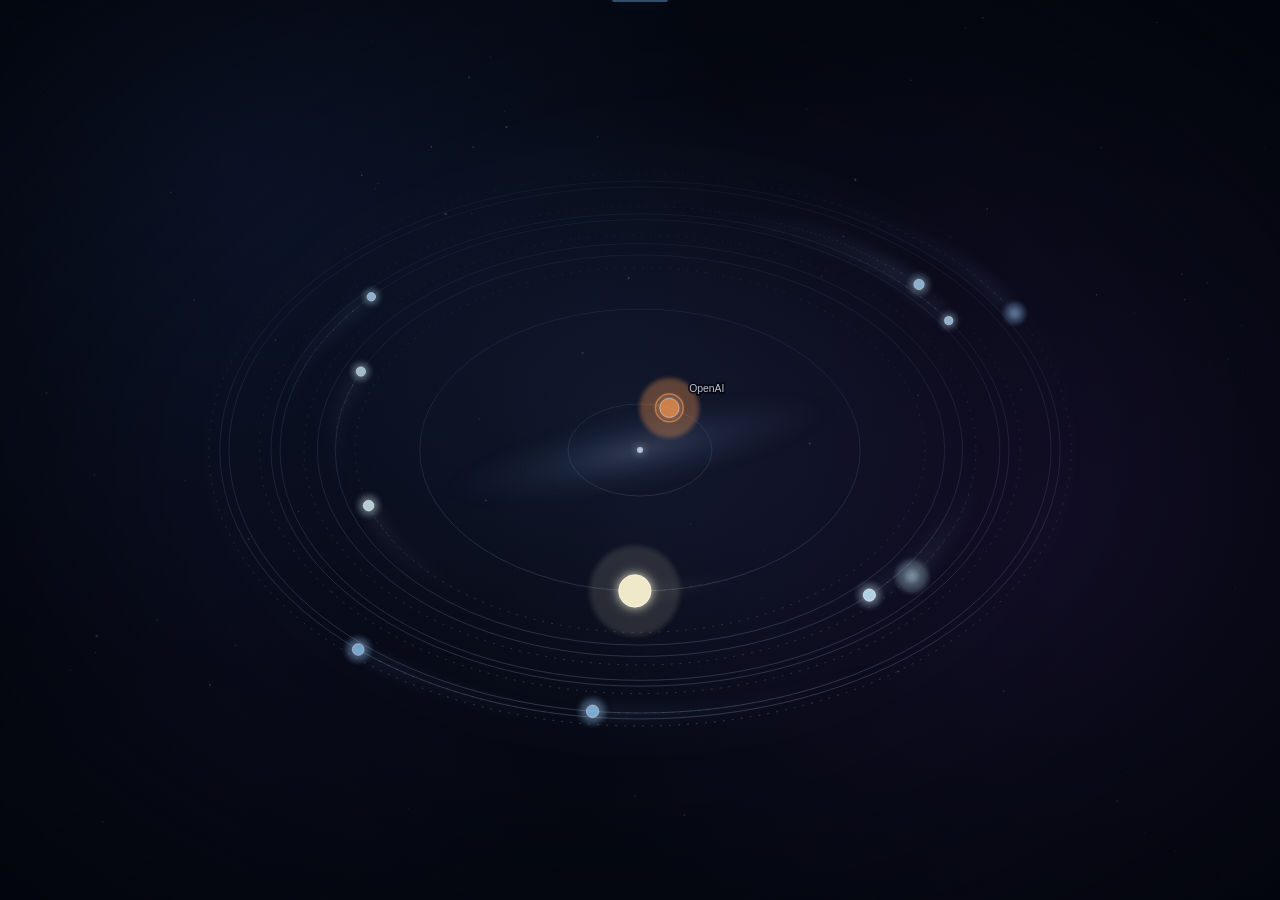
==== commit 7450577b: "*Space: omni-orbit" ====
--- a/outputs/index.html
+++ b/outputs/index.html
@@ -16,22 +16,31 @@
     </nav>
   </header>
   <main class="view-main architecture-main">
-    <section id="architecture-stage" class="architecture-stage" data-view="axes" aria-label="Neolab architecture constellation">
+    <section id="architecture-stage" class="architecture-stage" data-view="orbits" aria-label="Neolabs in concentric formation-time orbits">
       <svg class="architecture-svg" role="img"></svg>
-      <div id="space-x-axis-overlay" class="space-x-axis-overlay"></div>
       <aside id="architecture-detail" class="star-detail" aria-live="polite" hidden>
         <button id="architecture-detail-close" class="star-detail-close" type="button" aria-label="Close lab details">×</button>
         <div id="architecture-confidence" class="star-detail-kicker"></div>
         <h2><a id="architecture-name" class="star-detail-title-link" target="_blank" rel="noopener noreferrer"></a></h2>
         <p id="architecture-note"></p>
+        <div id="architecture-related-views" class="star-related-views" aria-label="Related views">
+          <a id="architecture-radar-link" class="mini-view-card" href="radar-profiles.html">
+            <span class="mini-view-label">Radar profile</span>
+            <svg class="mini-view-svg mini-radar-svg" viewBox="0 0 160 90" role="img" aria-label="Radar profile snapshot"></svg>
+          </a>
+          <a id="architecture-tech-web-link" class="mini-view-card" href="tech-web.html">
+            <span class="mini-view-label">Tech web</span>
+            <svg class="mini-view-svg mini-tech-web-svg" viewBox="0 0 160 90" role="img" aria-label="Tech web snapshot"></svg>
+          </a>
+        </div>
         <div id="architecture-profile" class="star-metrics"></div>
+        <div id="architecture-people" class="star-people"></div>
         <div id="architecture-funding" class="funding-table-wrap"></div>
-        <div id="architecture-citations" class="space-citations"></div>
       </aside>
       <div class="star-legend" aria-label="Space map legend">
         <span><i class="star-key star-key-core"></i>Core · known amount raised</span>
         <span><i class="star-key star-key-halo"></i>Halo · latest valuation</span>
-        <span><i class="star-age-scale"></i>newer - older</span>
+        <span><i class="star-age-scale"></i>Older center · newer edge</span>
         <span><i class="star-key star-key-gas"></i>Diffusivity · disclosure confidence</span>
       </div>
       <p class="source-note last-updated space-last-updated" data-last-updated></p>
@@ -39,6 +48,7 @@
     </section>
   </main>
   <script src="neolabs-data.js"></script>
+  <script src="tech-web-data.js"></script>
   <script src="app.js"></script>
 </body>
 </html>
--- a/outputs/site.css
+++ b/outputs/site.css
@@ -303,57 +303,19 @@
   z-index: 1;
   height: 100%;
 }
-.architecture-svg .axis-select-foreign { overflow: visible; }
-.architecture-svg .axis-select-control {
-  display: block;
-  width: 100%;
-  height: 100%;
-}
-.architecture-svg .axis-select {
-  width: 100%;
-  height: 2.05rem;
-  padding: .28rem 1.65rem .28rem .55rem;
-  border: 1px solid rgb(179 211 255 / 16%);
-  border-radius: 8px;
-  background: rgb(9 15 29 / 78%);
-  color: var(--foreground);
-  font: 500 .72rem/1.2 var(--font);
-  letter-spacing: .06em;
-  text-transform: uppercase;
-  backdrop-filter: blur(12px);
-}
-.space-x-axis-overlay {
-  position: absolute;
-  top: calc(90% - 2.05rem);
-  left: 50%;
-  z-index: 7;
-  width: 220px;
-  height: 2.05rem;
-  transform: translateX(-50%);
-}
-.space-x-axis-control { display: block; width: 100%; height: 100%; }
-.space-x-axis-overlay .axis-select {
-  width: 100%;
-  height: 2.05rem;
-  padding: .28rem 1.65rem .28rem .55rem;
-  border: 1px solid rgb(179 211 255 / 16%);
-  border-radius: 8px;
-  background: rgb(9 15 29 / 78%);
-  color: var(--foreground);
-  font: 500 .72rem/1.2 var(--font);
-  letter-spacing: .06em;
-  text-transform: uppercase;
-  backdrop-filter: blur(12px);
-}
 .architecture-svg .background-stars { pointer-events: none; }
 .architecture-svg .background-star { fill: rgb(219 235 255); }
 .architecture-svg .background-star.is-twinkling { animation: background-star-twinkle var(--twinkle-duration) ease-in-out var(--twinkle-delay) infinite; }
-.architecture-svg .cluster-orbits { pointer-events: none; }
-.architecture-svg .cluster-orbit-ring,
-.architecture-svg .cluster-orbit-sweep { fill: none; vector-effect: non-scaling-stroke; }
-.architecture-svg .cluster-orbit-ring { stroke: var(--foreground); stroke-width: 1; stroke-dasharray: 2 8; stroke-linecap: round; opacity: .13; }
-.architecture-svg .cluster-orbit-sweep { stroke: var(--primary); stroke-width: 1.2; stroke-dasharray: 1 18; stroke-linecap: round; opacity: .2; animation: cluster-orbit-dash 16s linear infinite; }
-.architecture-svg .cluster-orbit.is-frozen .cluster-orbit-sweep { animation-play-state: paused; }
+.architecture-svg .galactic-nebula,
+.architecture-svg .nebula-trails { pointer-events: none; mix-blend-mode: screen; }
+.architecture-svg .galactic-core-haze { fill: url(#galactic-core-gradient); filter: url(#nebula-soft); opacity: .85; }
+.architecture-svg .system-orbits { pointer-events: none; }
+.architecture-svg .system-orbit-ring { fill: none; stroke: url(#orbit-depth-gradient); stroke-width: .8; vector-effect: non-scaling-stroke; }
+.architecture-svg .system-orbit-ring:nth-child(3n) { stroke-dasharray: 2 7; }
+.architecture-svg .system-barycenter { fill: rgb(225 242 255 / 72%); filter: url(#star-glow); }
+.architecture-svg .star-nebula-trail { fill: none; stroke-linecap: round; vector-effect: non-scaling-stroke; }
+.architecture-svg .star-nebula-fog { stroke-width: 9; opacity: .18; filter: url(#nebula-soft); }
+.architecture-svg .star-nebula-filament { stroke-width: 1.1; stroke-dasharray: 1 8; opacity: .24; animation: nebula-flow 3.8s linear infinite; }
 .architecture-svg .star-point { cursor: pointer; }
 .architecture-svg .star-halo { fill: var(--star-color); opacity: .13; filter: url(#star-gas); transition: opacity 250ms ease; }
 .architecture-svg .star-core { fill: var(--star-color); stroke: rgb(255 255 255 / 76%); stroke-width: .8; filter: url(#star-glow); transition: opacity 250ms ease; vector-effect: non-scaling-stroke; }
@@ -369,14 +331,14 @@
 .architecture-svg .confidence-2 .star-halo { opacity: .2; }
 .architecture-svg .confidence-1 .star-core { opacity: .46; filter: url(#star-gas); }
 .architecture-svg .confidence-1 .star-halo { opacity: .31; }
-.architecture-stage .star-drift { animation: none; transform: translate(0); }
-@keyframes star-drift { from { transform: translate(0, 0); } to { transform: translate(var(--drift-x), var(--drift-y)); } }
-@keyframes cluster-orbit-dash { to { stroke-dashoffset: -152; } }
 @keyframes background-star-twinkle { 0%, 100% { opacity: calc(var(--star-opacity) * .55); } 50% { opacity: var(--star-opacity); } }
+@keyframes nebula-flow { to { stroke-dashoffset: -36; } }
 .star-detail {
   position: absolute;
   z-index: 5;
   width: min(21rem, calc(100% - 1.5rem));
+  max-height: calc(100% - 1.5rem);
+  overflow: auto;
   padding: 1rem;
   border: 1px solid rgb(179 211 255 / 13%);
   border-radius: 15px;
@@ -389,12 +351,31 @@
 .star-detail-title-link { color: var(--foreground); text-decoration: none; text-decoration-thickness: 1px; text-underline-offset: 3px; }
 .star-detail-title-link:hover { color: var(--primary); text-decoration: underline; }
 .star-detail p { margin-bottom: .85rem; color: rgb(239 245 255 / 82%); font-size: .86rem; line-height: 1.5; }
+.star-related-views { display: grid; grid-template-columns: repeat(2, minmax(0, 1fr)); gap: .45rem; margin: .1rem 0 .85rem; }
+.mini-view-card { display: grid; gap: .2rem; min-width: 0; padding: .42rem .42rem .28rem; border: 1px solid rgb(179 211 255 / 14%); border-radius: 9px; background: rgb(18 29 52 / 34%); color: var(--foreground); text-decoration: none; transition: border-color 160ms ease, background-color 160ms ease, transform 160ms ease; }
+.mini-view-card:hover, .mini-view-card:focus-visible { border-color: rgb(179 211 255 / 42%); background: rgb(31 50 84 / 48%); transform: translateY(-1px); }
+.mini-view-label { color: var(--muted); font-size: .65rem; font-weight: 500; letter-spacing: .06em; text-transform: uppercase; }
+.mini-view-svg { display: block; width: 100%; height: 4.65rem; overflow: visible; }
+.mini-radar-grid { fill: none; stroke: rgb(179 211 255 / 17%); stroke-width: .7; vector-effect: non-scaling-stroke; }
+.mini-radar-profile { fill: color-mix(in srgb, var(--mini-lab-color) 28%, transparent); stroke: var(--mini-lab-color); stroke-width: 1.2; vector-effect: non-scaling-stroke; }
+.mini-radar-point { fill: var(--mini-lab-color); }
+.mini-web-column { stroke: rgb(179 211 255 / 11%); stroke-width: .7; vector-effect: non-scaling-stroke; }
+.mini-web-edge { stroke: var(--primary); stroke-width: 1; opacity: .48; vector-effect: non-scaling-stroke; }
+.mini-web-node { fill: var(--foreground); opacity: .82; }
+.mini-web-node.is-unknown { fill: none; stroke: var(--muted); stroke-dasharray: 1 1; stroke-width: .8; }
 .star-detail-kicker { color: var(--primary); font-size: .7rem; font-weight: 500; letter-spacing: .08em; text-transform: uppercase; }
 .star-detail-close { position: absolute; top: .6rem; right: .65rem; width: 1.8rem; height: 1.8rem; border: 0; background: transparent; color: var(--muted); cursor: pointer; font-size: 1.25rem; }
 .star-metrics { display: grid; grid-template-columns: repeat(3, minmax(0, 1fr)); gap: .45rem; margin-bottom: .85rem; }
 .star-metric { display: grid; gap: .06rem; min-width: 0; }
 .star-metric span { overflow: hidden; color: var(--muted); font-size: .68rem; text-overflow: ellipsis; white-space: nowrap; }
 .star-metric strong { font-size: .84rem; font-weight: 500; }
+.star-people { margin: .1rem 0 .85rem; padding-top: .65rem; border-top: 1px solid var(--border); }
+.star-people h3 { margin: 0 0 .55rem; color: var(--muted); font-size: .68rem; font-weight: 500; letter-spacing: .06em; text-transform: uppercase; }
+.star-people .radar-people { gap: .58rem; }
+.star-people .radar-person-heading { gap: .32rem .45rem; }
+.star-people .radar-person-heading strong { font-size: .78rem; }
+.star-people .radar-person-role { font-size: .68rem; }
+.star-people .radar-people small { font-size: .68rem; }
 .funding-table-wrap { margin: .1rem 0 .85rem; border-top: 1px solid var(--border); }
 .funding-table { width: 100%; border-collapse: collapse; font-size: .68rem; }
 .funding-table caption { padding: .55rem 0 .28rem; color: var(--muted); font-size: .68rem; font-weight: 500; letter-spacing: .06em; text-align: left; text-transform: uppercase; }
@@ -403,7 +384,6 @@
 .funding-table td:first-child { color: var(--muted); }
 .funding-table td:nth-child(3), .funding-table td:nth-child(4) { text-align: right; }
 .funding-table td:nth-child(4) { color: var(--muted); }
-.space-citations.citation-reveal { max-height: 8rem; margin-top: .85rem; opacity: 1; pointer-events: auto; transform: translateY(0); }
 .citation-reveal { max-height: 0; margin-top: .7rem; overflow: hidden; border-top: 1px solid var(--border); opacity: 0; pointer-events: none; transform: translateY(-4px); transition: max-height 180ms ease, opacity 180ms ease, transform 180ms ease; }
 .star-detail:hover .citation-reveal, .star-detail:focus-within .citation-reveal { max-height: 8rem; opacity: 1; pointer-events: auto; transform: translateY(0); }
 .citation-heading { display: block; padding-top: .55rem; color: var(--muted); font-size: .68rem; font-weight: 500; letter-spacing: .06em; text-transform: uppercase; }
@@ -417,7 +397,7 @@
 .star-key-core { background: rgb(225 242 255); box-shadow: 0 0 7px var(--primary); }
 .star-key-halo { border: 1px solid rgb(149 205 255 / 48%); background: rgb(149 205 255 / 12%); box-shadow: 0 0 8px 3px rgb(149 205 255 / 15%); }
 .star-key-gas { background: rgb(149 205 255 / 42%); box-shadow: 0 0 8px 4px rgb(149 205 255 / 24%); }
-.star-age-scale { display: inline-block; width: 2.2rem; height: .42rem; border-radius: 999px; background: linear-gradient(90deg, rgb(151 207 255), rgb(246 235 198), rgb(255 157 82)); }
+.star-age-scale { display: inline-block; width: 2.2rem; height: .42rem; border-radius: 999px; background: linear-gradient(90deg, rgb(255 157 82), rgb(246 235 198), rgb(151 207 255)); }
 .space-last-updated { position: absolute; right: 1rem; bottom: .85rem; z-index: 6; margin: 0; font-size: .72rem; opacity: 0; pointer-events: none; filter: blur(3px); transform: translateY(7px); transition: opacity 280ms ease, filter 280ms ease, transform 280ms ease; }
 body[data-page="space"].space-chrome-visible .space-last-updated { opacity: 1; pointer-events: auto; filter: none; transform: translateY(0); }
 .space-chrome-cue { position: fixed; top: 0; left: 50%; z-index: 21; width: 3.5rem; height: 2px; border-radius: 0 0 999px 999px; background: var(--primary); box-shadow: 0 0 12px rgb(149 205 255 / 58%); opacity: .36; pointer-events: none; transform: translateX(-50%); transition: opacity 200ms ease, width 200ms ease; }
@@ -427,7 +407,6 @@
   .star-legend { right: .5rem; bottom: 2.45rem; left: .5rem; gap: .3rem .7rem; }
   .space-last-updated { right: auto; bottom: .55rem; left: 50%; transform: translate(-50%, 7px); white-space: nowrap; }
   body[data-page="space"].space-chrome-visible .space-last-updated { transform: translate(-50%, 0); }
-  .architecture-svg .axis-select { padding-inline: .42rem 1.35rem; font-size: .66rem; }
   .star-detail { padding: .9rem; }
 }
 @media (hover: none), (pointer: coarse) {
@@ -599,7 +578,6 @@
 }
 @media (prefers-reduced-motion: reduce) {
   .map-card, .web-lab-chip, .web-route-edge, .web-route-node rect { transition: none; }
-  .architecture-svg .cluster-orbit-sweep { animation: none; }
-  .architecture-svg .background-star { animation: none; }
+  .architecture-svg .background-star, .architecture-svg .star-nebula-filament { animation: none; }
   body[data-page="space"] .site-header, .star-legend, .space-last-updated, .space-chrome-cue { transition: none; }
 }
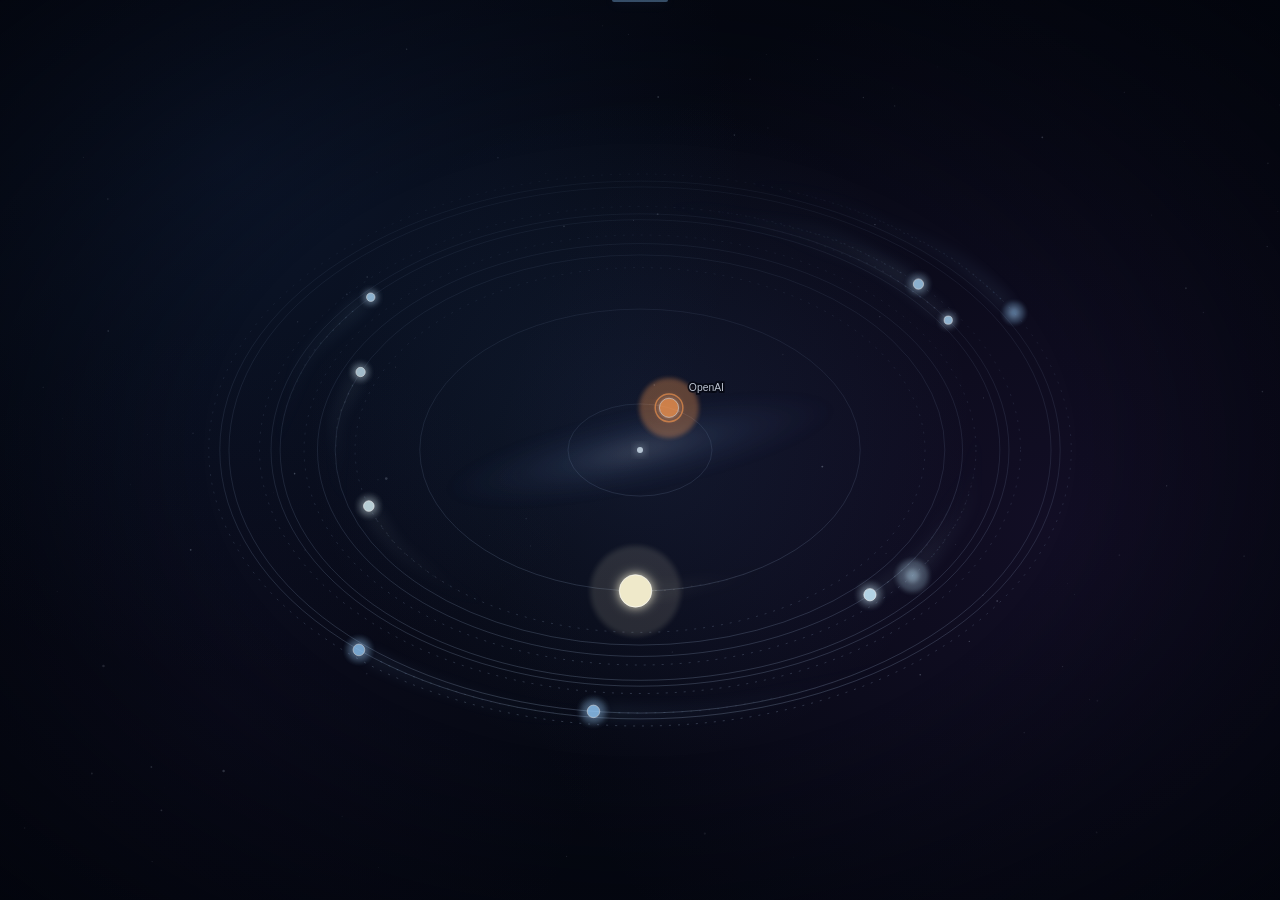
==== commit 1f01730c: "fixes" ====
--- a/outputs/index.html
+++ b/outputs/index.html
@@ -5,7 +5,7 @@
   <meta name="viewport" content="width=device-width, initial-scale=1">
   <meta name="description" content="Stellar space map of AI neolabs.">
   <title>Space</title>
-  <link rel="stylesheet" href="site.css">
+  <link rel="stylesheet" href="site.css?v=space-detail-layer">
 </head>
 <body data-page="space">
   <header class="site-header space-chrome">
@@ -18,6 +18,14 @@
   <main class="view-main architecture-main">
     <section id="architecture-stage" class="architecture-stage" data-view="orbits" aria-label="Neolabs in concentric formation-time orbits">
       <svg class="architecture-svg" role="img"></svg>
+      <div class="space-axis-controls" role="group" aria-label="Space grid axes">
+        <label class="space-axis-control-y">
+          <select id="space-y-axis" aria-label="Y axis"></select>
+        </label>
+        <label class="space-axis-control-x">
+          <select id="space-x-axis" aria-label="X axis"></select>
+        </label>
+      </div>
       <aside id="architecture-detail" class="star-detail" aria-live="polite" hidden>
         <button id="architecture-detail-close" class="star-detail-close" type="button" aria-label="Close lab details">×</button>
         <div id="architecture-confidence" class="star-detail-kicker"></div>
@@ -38,9 +46,9 @@
         <div id="architecture-funding" class="funding-table-wrap"></div>
       </aside>
       <div class="star-legend" aria-label="Space map legend">
-        <span><i class="star-key star-key-core"></i>Core · known amount raised</span>
+        <span><i class="star-key star-key-core"></i>Core · amount raised</span>
         <span><i class="star-key star-key-halo"></i>Halo · latest valuation</span>
-        <span><i class="star-age-scale"></i>Older center · newer edge</span>
+        <span><i class="star-age-scale"></i>Older · newer</span>
         <span><i class="star-key star-key-gas"></i>Diffusivity · disclosure confidence</span>
       </div>
       <p class="source-note last-updated space-last-updated" data-last-updated></p>
@@ -49,6 +57,6 @@
   </main>
   <script src="neolabs-data.js"></script>
   <script src="tech-web-data.js"></script>
-  <script src="app.js"></script>
+  <script src="app.js?v=space-detail-layer"></script>
 </body>
 </html>
--- a/outputs/site.css
+++ b/outputs/site.css
@@ -250,6 +250,7 @@
   margin: 0;
   padding: 1rem 0 .85rem;
   border-bottom-color: rgb(179 211 255 / 12%);
+  justify-content: center;
   background: linear-gradient(180deg, rgb(2 4 11 / 82%), rgb(2 4 11 / 34%) 72%, transparent);
   opacity: 0;
   pointer-events: none;
@@ -266,6 +267,21 @@
 }
 body[data-page="space"] .view-nav a:hover,
 body[data-page="space"] .view-nav a.is-current { background: rgb(179 211 255 / 9%); }
+.space-axis-controls { position: absolute; inset: 0; z-index: 7; pointer-events: none; opacity: 0; filter: blur(3px); transition: opacity 280ms ease, filter 280ms ease; }
+body[data-page="space"].space-chrome-visible .space-axis-controls { opacity: 1; filter: none; }
+.space-axis-controls label { position: absolute; display: block; pointer-events: auto; }
+.space-axis-control-y { top: 50%; left: .75rem; transform: translateY(-50%); }
+.space-axis-control-x { bottom: max(5.5rem, calc(env(safe-area-inset-bottom) + 3.85rem)); left: 50%; transform: translateX(-50%); }
+.space-axis-controls select { width: min(11rem, 18vw); min-height: 2.15rem; padding: .32rem 1.75rem .32rem .55rem; border: 1px solid rgb(179 211 255 / 16%); border-radius: 8px; background: rgb(8 14 27 / 72%); color: var(--foreground); cursor: pointer; font-size: .76rem; }
+.space-axis-controls select:focus-visible { outline: 3px solid color-mix(in srgb, var(--primary) 42%, transparent); outline-offset: 2px; }
+.space-axis-controls select.is-awaiting-selection {
+  border-color: color-mix(in srgb, var(--primary) 78%, white 22%);
+  box-shadow: 0 0 0 2px color-mix(in srgb, var(--primary) 32%, transparent), 0 0 18px color-mix(in srgb, var(--primary) 58%, transparent);
+  animation: space-axis-selection-cue 1.6s ease-in-out infinite;
+}
+@keyframes space-axis-selection-cue {
+  50% { box-shadow: 0 0 0 3px color-mix(in srgb, var(--primary) 46%, transparent), 0 0 28px color-mix(in srgb, var(--primary) 72%, transparent); }
+}
 .architecture-main { width: 100%; height: 100dvh; margin: 0; padding: 0; gap: 0; }
 .architecture-stage {
   position: relative;
@@ -280,24 +296,6 @@
 }
 .architecture-stage::after { position: absolute; inset: 0; z-index: 2; background: radial-gradient(ellipse at center, transparent 48%, rgb(2 4 11 / 72%) 100%); content: ""; pointer-events: none; }
 .architecture-svg, .radar-svg, .web-svg { display: block; width: 100%; color: var(--foreground); }
-.axis-hover-tooltip {
-  position: fixed;
-  z-index: 30;
-  max-width: min(19rem, calc(100vw - 2rem));
-  padding: .48rem .58rem;
-  border: 1px solid color-mix(in srgb, var(--foreground) 18%, transparent);
-  border-radius: 8px;
-  background: color-mix(in srgb, var(--background) 92%, transparent);
-  color: var(--foreground);
-  box-shadow: 0 12px 34px rgb(0 0 0 / 28%);
-  font-size: .75rem;
-  line-height: 1.35;
-  opacity: 0;
-  pointer-events: none;
-  transform: translateY(3px);
-  transition: opacity 120ms ease, transform 120ms ease;
-}
-.axis-hover-tooltip.is-visible { opacity: 1; transform: translateY(0); }
 .architecture-svg {
   position: relative;
   z-index: 1;
@@ -313,10 +311,25 @@
 .architecture-svg .system-orbit-ring { fill: none; stroke: url(#orbit-depth-gradient); stroke-width: .8; vector-effect: non-scaling-stroke; }
 .architecture-svg .system-orbit-ring:nth-child(3n) { stroke-dasharray: 2 7; }
 .architecture-svg .system-barycenter { fill: rgb(225 242 255 / 72%); filter: url(#star-glow); }
+.architecture-svg .galactic-nebula,
+.architecture-svg .system-orbits,
+.architecture-svg .nebula-trails { transition: opacity 650ms ease, filter 650ms ease; }
+.architecture-stage[data-view="grid"] .architecture-svg .galactic-nebula,
+.architecture-stage[data-view="grid"] .architecture-svg .system-orbits,
+.architecture-stage[data-view="grid"] .architecture-svg .nebula-trails { opacity: 0; filter: blur(5px); }
+.architecture-svg .space-grid { opacity: 0; pointer-events: none; transition: opacity 650ms ease; }
+.architecture-stage[data-view="grid"] .architecture-svg .space-grid { opacity: 1; }
+.architecture-svg .space-grid-line { stroke: rgb(179 211 255 / 13%); stroke-width: 1; vector-effect: non-scaling-stroke; }
+.architecture-svg .space-grid-line.is-axis { stroke: rgb(179 211 255 / 30%); }
+.architecture-svg .space-grid-tick { fill: var(--muted); paint-order: stroke; stroke: rgb(2 4 11 / 82%); stroke-width: 3px; }
+.architecture-svg .space-grid-tick { font-size: .68rem; }
+.architecture-svg .space-cluster-ring { fill: none; stroke: rgb(179 211 255 / 17%); stroke-width: 1; opacity: .65; vector-effect: non-scaling-stroke; }
 .architecture-svg .star-nebula-trail { fill: none; stroke-linecap: round; vector-effect: non-scaling-stroke; }
 .architecture-svg .star-nebula-fog { stroke-width: 9; opacity: .18; filter: url(#nebula-soft); }
 .architecture-svg .star-nebula-filament { stroke-width: 1.1; stroke-dasharray: 1 8; opacity: .24; animation: nebula-flow 3.8s linear infinite; }
 .architecture-svg .star-point { cursor: pointer; }
+.architecture-stage.is-layout-transitioning .architecture-svg .star-point { transition: transform 820ms cubic-bezier(.22, .78, .2, 1), opacity 500ms ease; }
+.architecture-stage[data-view="grid"]:not(.is-layout-transitioning) .architecture-svg .star-point { transition: transform 260ms cubic-bezier(.2, .8, .2, 1); }
 .architecture-svg .star-halo { fill: var(--star-color); opacity: .13; filter: url(#star-gas); transition: opacity 250ms ease; }
 .architecture-svg .star-core { fill: var(--star-color); stroke: rgb(255 255 255 / 76%); stroke-width: .8; filter: url(#star-glow); transition: opacity 250ms ease; vector-effect: non-scaling-stroke; }
 .architecture-svg .star-selection-ring { fill: none; stroke: var(--star-color); stroke-width: 1.5; opacity: 0; transition: opacity 250ms ease; vector-effect: non-scaling-stroke; }
@@ -335,7 +348,7 @@
 @keyframes nebula-flow { to { stroke-dashoffset: -36; } }
 .star-detail {
   position: absolute;
-  z-index: 5;
+  z-index: 30;
   width: min(21rem, calc(100% - 1.5rem));
   max-height: calc(100% - 1.5rem);
   overflow: auto;
@@ -392,6 +405,13 @@
 .citation-list a { color: var(--primary); text-decoration: underline; text-underline-offset: 2px; }
 .star-legend { position: absolute; right: 11rem; bottom: .85rem; left: 1rem; z-index: 6; display: flex; flex-wrap: wrap; justify-content: center; gap: .45rem 1rem; color: var(--muted); font-size: .76rem; opacity: 0; pointer-events: none; filter: blur(3px); transform: translateY(7px); transition: opacity 280ms ease, filter 280ms ease, transform 280ms ease; }
 body[data-page="space"].space-chrome-visible .star-legend { opacity: 1; pointer-events: auto; filter: none; transform: translateY(0); }
+body[data-page="space"].space-grid-view .site-header,
+body[data-page="space"].space-grid-view .star-legend,
+body[data-page="space"].space-grid-view .space-last-updated,
+body[data-page="space"].space-grid-view .space-axis-controls { opacity: 1; filter: none; transform: none; }
+body[data-page="space"].space-grid-view .site-header { transform: translate(-50%, 0); }
+body[data-page="space"].space-grid-view .space-axis-control-y { transform: translateY(-50%); }
+body[data-page="space"].space-grid-view .space-axis-control-x { transform: translateX(-50%); }
 .star-legend span { display: inline-flex; align-items: center; gap: .38rem; }
 .star-key { display: inline-block; width: .65rem; height: .65rem; border-radius: 50%; }
 .star-key-core { background: rgb(225 242 255); box-shadow: 0 0 7px var(--primary); }
@@ -404,6 +424,9 @@
 body[data-page="space"].space-chrome-visible .space-chrome-cue { width: 6rem; opacity: 0; }
 @media (max-width: 700px) {
   body[data-page="space"] .site-header { align-items: center; flex-direction: row; }
+  .space-axis-control-y { left: .45rem; }
+  .space-axis-control-x { bottom: 9.3rem; left: 50%; }
+  .space-axis-controls select { width: min(10.5rem, 45vw); }
   .star-legend { right: .5rem; bottom: 2.45rem; left: .5rem; gap: .3rem .7rem; }
   .space-last-updated { right: auto; bottom: .55rem; left: 50%; transform: translate(-50%, 7px); white-space: nowrap; }
   body[data-page="space"].space-chrome-visible .space-last-updated { transform: translate(-50%, 0); }
@@ -413,10 +436,15 @@
   body[data-page="space"] .site-header,
   body[data-page="space"] .star-legend,
   body[data-page="space"] .space-last-updated { opacity: 1; pointer-events: auto; filter: none; }
+  body[data-page="space"] .space-axis-controls { opacity: 1; filter: none; }
   body[data-page="space"] .site-header { transform: translate(-50%, 0); }
   body[data-page="space"] .star-legend { transform: translateY(0); }
   body[data-page="space"] .space-last-updated { transform: translateY(0); }
   body[data-page="space"] .space-chrome-cue { display: none; }
+}
+@media (max-width: 700px) and (hover: none), (max-width: 700px) and (pointer: coarse) {
+  body[data-page="space"] .space-axis-control-y { transform: translateY(-50%); }
+  body[data-page="space"] .space-axis-control-x { transform: translateX(-50%); }
 }
 @media (max-width: 700px) and (hover: none), (max-width: 700px) and (pointer: coarse) {
   body[data-page="space"] .space-last-updated { transform: translate(-50%, 0); }
@@ -426,12 +454,15 @@
 .radar-workspace { display: grid; grid-template-columns: minmax(340px, .82fr) minmax(560px, 1.18fr); gap: 1.25rem; align-items: start; }
 .radar-chart-column { min-width: 0; }
 .radar-plot { width: 100%; min-width: 0; }
+#radar-svg:focus { outline: none; }
 .radar-svg .radar-ring, .radar-svg .radar-spoke { fill: none; stroke: var(--border); stroke-width: 1; vector-effect: non-scaling-stroke; }
 .radar-svg .radar-ring { opacity: .75; }
 .radar-svg .radar-axis-label { cursor: pointer; }
 .radar-svg .radar-axis-label-bg { fill: color-mix(in srgb, var(--background) 72%, transparent); stroke: color-mix(in srgb, var(--foreground) 22%, transparent); stroke-width: 1; transition: fill 160ms ease, stroke 160ms ease; vector-effect: non-scaling-stroke; }
 .radar-svg .radar-axis-label-text, .radar-svg .radar-value { fill: var(--foreground); font-weight: 500; }
 .radar-svg .radar-axis-label:hover .radar-axis-label-bg { fill: color-mix(in srgb, var(--background) 88%, transparent); stroke: color-mix(in srgb, var(--primary) 58%, transparent); }
+.radar-svg .radar-axis-label.is-selected-axis .radar-axis-label-bg { fill: color-mix(in srgb, var(--primary) 24%, var(--background)); stroke: var(--primary); stroke-width: 1.8; filter: drop-shadow(0 0 5px color-mix(in srgb, var(--primary) 68%, transparent)); }
+.radar-svg .radar-axis-label.is-selected-axis .radar-axis-label-text { font-weight: 600; }
 .radar-svg text { font-size: .8rem; }
 .radar-svg .radar-axis-vertex { cursor: pointer; }
 .radar-svg .radar-axis-vertex-hit { fill: transparent; pointer-events: all; }
@@ -440,39 +471,45 @@
 .radar-svg .radar-lab-profile { fill: color-mix(in srgb, var(--radar-color) 6%, transparent); stroke: var(--radar-color); stroke-width: 1.2; stroke-linejoin: round; opacity: .48; vector-effect: non-scaling-stroke; cursor: pointer; transition: opacity 160ms ease, stroke-width 160ms ease, fill 160ms ease; }
 .radar-svg .radar-lab-profile:hover { opacity: .62; }
 .radar-svg .radar-lab-profile.is-selected { fill: color-mix(in srgb, var(--radar-color) 20%, transparent); stroke: var(--radar-color); stroke-width: 3; opacity: 1; }
-.radar-svg .radar-profile-vertex { fill: transparent; cursor: pointer; pointer-events: all; }
+.radar-svg .radar-profile-vertex { fill: transparent; stroke: transparent; stroke-width: 0; cursor: pointer; pointer-events: all; transition: fill 160ms ease, stroke 160ms ease, stroke-width 160ms ease, r 160ms ease, filter 160ms ease; }
 .radar-svg .radar-profile-vertex:hover { fill: color-mix(in srgb, var(--primary) 30%, transparent); }
-.radar-svg .radar-rank-heading { fill: var(--foreground); font-weight: 500; }
-.radar-svg .radar-rank-subheading, .radar-svg .radar-rank-score { fill: var(--muted); }
-.radar-svg .radar-rank-back { cursor: pointer; }
-.radar-svg .radar-rank-back-bg { fill: color-mix(in srgb, var(--background) 72%, transparent); stroke: color-mix(in srgb, var(--foreground) 18%, transparent); stroke-width: 1; transition: fill 160ms ease, stroke 160ms ease; vector-effect: non-scaling-stroke; }
-.radar-svg .radar-rank-back:hover .radar-rank-back-bg { fill: color-mix(in srgb, var(--background) 88%, transparent); stroke: color-mix(in srgb, var(--primary) 58%, transparent); }
-.radar-svg .radar-rank-back-text, .radar-svg .radar-rank-label { fill: var(--foreground); font-weight: 500; }
-.radar-svg .radar-rank-table-bg { fill: color-mix(in srgb, var(--background) 72%, transparent); stroke: var(--border); stroke-width: 1; vector-effect: non-scaling-stroke; }
-.radar-svg .radar-rank-selected-column { fill: color-mix(in srgb, var(--primary) 14%, transparent); }
-.radar-svg .radar-rank-grid-line { stroke: var(--border); stroke-width: 1; opacity: .8; vector-effect: non-scaling-stroke; }
-.radar-svg .radar-rank-column-header, .radar-svg .radar-rank-cell, .radar-svg .radar-rank-row { cursor: pointer; }
-.radar-svg .radar-rank-header-hit, .radar-svg .radar-rank-cell-hit { fill: transparent; pointer-events: all; }
-.radar-svg .radar-rank-header-text, .radar-svg .radar-rank-cell-text { fill: var(--foreground); font-weight: 500; }
-.radar-svg .radar-rank-column-header.is-selected-axis .radar-rank-header-text,
-.radar-svg .radar-rank-cell.is-selected-axis .radar-rank-cell-text { fill: var(--primary); }
-.radar-svg .radar-rank-row-bg { fill: transparent; transition: fill 140ms ease; }
-.radar-svg .radar-rank-row:hover .radar-rank-row-bg,
-.radar-svg .radar-rank-row.is-selected .radar-rank-row-bg { fill: color-mix(in srgb, var(--radar-color) 15%, transparent); }
-.radar-svg .radar-rank-row-swatch { fill: var(--radar-color); stroke: var(--background); stroke-width: 1; vector-effect: non-scaling-stroke; }
 .radar-legend { justify-content: center; }
 .solid-line { border-top: 3px solid var(--radar-color, var(--series-1)); }
 .centered-detail { text-align: center; }
 .radar-table-wrap { min-width: 0; margin-top: .2rem; }
-.radar-table-wrap h2 { margin-bottom: .45rem; font-size: 1.05rem; }
+.radar-table-heading { display: flex; align-items: center; justify-content: space-between; gap: .75rem; margin-bottom: .45rem; }
+.radar-table-wrap h2 { margin: 0; font-size: 1.05rem; }
+.radar-full-table-button { min-height: 2.15rem; padding: .35rem .62rem; font-size: .75rem; white-space: nowrap; }
+.radar-return-button { display: none; min-height: 2.15rem; align-items: center; gap: .38rem; padding: .35rem .62rem; font-size: .75rem; white-space: nowrap; }
+.radar-return-button kbd { padding: .08rem .28rem; border: 1px solid currentColor; border-radius: 4px; font: inherit; font-size: .68rem; line-height: 1.1; opacity: .72; }
+.radar-table-wrap.is-axis-expanded .radar-return-button { display: inline-flex; }
 .radar-table { width: 100%; table-layout: fixed; border-collapse: collapse; font-size: .77rem; }
-.radar-table th, .radar-table td { padding: .48rem .42rem; border-bottom: 1px solid var(--border); text-align: left; vertical-align: top; }
+.radar-table th, .radar-table td { min-width: 0; padding: .48rem .42rem; border-bottom: 1px solid var(--border); text-align: left; vertical-align: top; overflow-wrap: anywhere; }
 .radar-table thead th { color: var(--muted); font-weight: 500; font-size: .72rem; }
+.radar-table .radar-axis-column { display: none; }
+.radar-table .radar-sort-header { cursor: pointer; user-select: none; }
+.radar-table .radar-sort-header:hover { color: var(--foreground); }
+.radar-table-wrap.is-full-table .radar-sort-header.is-selected-axis { background: color-mix(in srgb, var(--primary) 14%, transparent); color: var(--foreground); box-shadow: inset 0 -2px 0 var(--primary); }
 .radar-table thead th:nth-child(1) { width: 25%; }
-.radar-table thead th:nth-child(2) { width: 35%; }
-.radar-table thead th:nth-child(3) { width: 40%; }
+.radar-table thead th:nth-child(2) { width: 75%; }
+.radar-table-wrap.is-axis-expanded { position: relative; z-index: 8; padding: .8rem; border: 1px solid var(--border); border-radius: 12px; background: color-mix(in srgb, var(--background) 97%, transparent); box-shadow: 0 20px 54px rgb(0 0 0 / 24%); }
+.radar-workspace.has-full-table .radar-chart-column { display: none; }
+.radar-workspace.has-axis-table .radar-table-wrap.is-full-table { grid-column: 1 / -1; grid-row: 1; width: 100%; margin-left: 0; }
+.radar-table-wrap.is-axis-detail .radar-table .radar-axis-column.is-visible-axis,
+.radar-table-wrap.is-full-table .radar-table .radar-axis-column.is-visible-axis { display: table-cell; }
+.radar-table-wrap.is-axis-detail .radar-table thead th:nth-child(1) { width: 16%; }
+.radar-table-wrap.is-axis-detail .radar-table thead th:nth-child(2) { width: 24%; }
+.radar-table-wrap.is-axis-detail .radar-table thead th:nth-child(n+3) { width: 60%; }
+.radar-table-wrap.is-full-table .radar-table thead th:nth-child(1) { width: 14%; }
+.radar-table-wrap.is-full-table .radar-table thead th:nth-child(2) { width: 14%; }
+.radar-table-wrap.is-full-table .radar-table thead th:nth-child(n+3) { width: 12%; }
+.radar-table .radar-score-na { background: color-mix(in srgb, rgb(148 163 184) 15%, transparent); }
+.radar-table .radar-score-low { background: color-mix(in srgb, rgb(248 113 113) 13%, transparent); }
+.radar-table .radar-score-mid { background: color-mix(in srgb, rgb(250 204 21) 14%, transparent); }
+.radar-table .radar-score-high { background: color-mix(in srgb, rgb(74 222 128) 14%, transparent); }
+.radar-axis-rationale { display: block; color: var(--muted); font-size: .67rem; line-height: 1.35; overflow-wrap: anywhere; }
 .radar-table tbody tr { cursor: pointer; transition: background-color 140ms ease; }
-.radar-table tbody tr.is-selected { background: color-mix(in srgb, var(--accent-1) 42%, transparent); }
+.radar-table tbody tr.is-selected { background: transparent; outline: 1px solid color-mix(in srgb, var(--primary) 62%, transparent); outline-offset: -1px; }
 .radar-lab-button, .radar-name-website { align-items: center; gap: .45rem; max-width: 100%; padding: .1rem 0; color: var(--foreground); text-align: left; }
 .radar-lab-button { display: inline-flex; border: 0; background: transparent; cursor: pointer; }
 .radar-name-website { display: none; text-decoration: none; }
@@ -484,47 +521,43 @@
 .radar-name-website-arrow { flex: 0 0 auto; color: var(--primary); font-weight: 500; }
 .radar-swatch { width: .62rem; height: .62rem; flex: 0 0 auto; border-radius: 50%; background: var(--radar-color); box-shadow: 0 0 0 1px var(--background), 0 0 0 2px var(--radar-color); }
 .radar-note { line-height: 1.45; }
-.radar-keywords-text { min-width: 0; }
-.radar-note-text { min-width: 0; }
+.radar-keywords-text { min-width: 0; overflow: hidden; text-overflow: ellipsis; white-space: nowrap; }
+.radar-long-thesis { display: none; line-height: 1.45; }
+.radar-keyword { padding: 0 .12em; border-radius: 3px; background: color-mix(in srgb, var(--primary) 18%, transparent); color: inherit; font-weight: 600; }
+.radar-table-wrap.is-full-table .radar-keywords-text { display: none; }
+.radar-table-wrap.is-full-table .radar-long-thesis { display: block; }
 .radar-people { display: grid; gap: .45rem; margin: 0; padding: 0; list-style: none; }
 .radar-person-heading { display: flex; align-items: baseline; gap: .4rem; flex-wrap: wrap; }
 .radar-person-heading strong { font-weight: 500; }
 .radar-person-last { display: none; }
 .radar-person-heading span, .radar-people small { color: var(--muted); }
 .radar-people small { display: block; margin-top: .1rem; font-size: .72rem; line-height: 1.4; }
-.radar-table tbody tr.is-selected .radar-keywords-text { display: none; }
-.radar-table tbody tr:not(.is-selected) .radar-note-text { display: none; }
-.radar-table tbody tr:not(.is-selected) .radar-keywords-text { overflow: hidden; text-overflow: ellipsis; white-space: nowrap; }
 .radar-table tbody tr.is-selected .citation-reveal { max-height: 7rem; opacity: 1; pointer-events: auto; transform: translateY(0); }
-.radar-table tbody tr:not(.is-selected) .radar-people { display: flex; gap: .22rem; overflow: hidden; white-space: nowrap; }
-.radar-table tbody tr:not(.is-selected) .radar-people li { display: inline; min-width: 0; max-width: 100%; overflow: hidden; }
-.radar-table tbody tr:not(.is-selected) .radar-people li:not(:last-child)::after { content: ","; color: var(--muted); }
-.radar-table tbody tr:not(.is-selected) .radar-person-heading { display: inline; }
-.radar-table tbody tr:not(.is-selected) .radar-person-full,
-.radar-table tbody tr:not(.is-selected) .radar-person-role,
-.radar-table tbody tr:not(.is-selected) .radar-people small { display: none; }
-.radar-table tbody tr:not(.is-selected) .radar-person-last { display: inline-block; max-width: 100%; overflow: hidden; text-overflow: ellipsis; vertical-align: bottom; white-space: nowrap; }
 @media (max-width: 1040px) {
   .radar-workspace { grid-template-columns: 1fr; }
   .radar-chart-column { max-width: 720px; margin-inline: auto; }
+  .radar-table-wrap.is-axis-expanded { width: 100%; max-width: 100%; margin-left: 0; }
 }
 @media (max-width: 700px) {
+  .radar-table-heading { align-items: flex-start; }
   .radar-table thead { display: none; }
   .radar-table, .radar-table tbody, .radar-table tr, .radar-table th, .radar-table td { display: block; width: 100%; }
+  .radar-table-wrap.is-axis-detail .radar-table .radar-axis-column.is-visible-axis,
+  .radar-table-wrap.is-full-table .radar-table .radar-axis-column.is-visible-axis { display: block; }
   .radar-table tr { padding: .7rem 0; border-bottom: 1px solid var(--border); }
   .radar-table th, .radar-table td { padding: .32rem .35rem; border-bottom: 0; }
   .radar-table td::before { display: block; margin-bottom: .15rem; color: var(--muted); font-size: .72rem; font-weight: 500; content: attr(data-label); }
-  .radar-table tbody tr.is-selected { background: color-mix(in srgb, var(--accent-1) 30%, transparent); }
+  .radar-table tbody tr.is-selected { background: transparent; }
 }
 
 /* Technology web */
-.tech-web-main { width: min(1560px, calc(100% - var(--page-gutter-total))); padding-top: clamp(1rem, 2vw, 1.8rem); gap: 1.1rem; }
+.tech-web-main { width: min(1500px, calc(100% - var(--page-gutter-total))); padding-top: clamp(1rem, 2vw, 1.8rem); gap: .9rem; }
 .web-heading { max-width: 930px; margin-bottom: .2rem; }
 .web-heading h1 { margin-bottom: .55rem; font-size: clamp(2rem, 4.1vw, 3.5rem); text-transform: uppercase; }
 .web-heading h1 span { color: var(--muted); font-weight: 400; }
 .web-heading .intro { max-width: 850px; font-size: 1rem; }
-.web-legend { display: flex; flex-wrap: wrap; gap: .45rem; }
-.web-lab-chip { display: inline-flex; align-items: center; min-height: 2.2rem; gap: .45rem; padding: .42rem .68rem; border: 1px solid var(--border); border-radius: 999px; background: var(--surface); color: var(--foreground); cursor: pointer; font: inherit; font-size: .82rem; transition: background 150ms ease, border-color 150ms ease, opacity 150ms ease, transform 150ms ease; }
+.web-legend { display: flex; flex-wrap: wrap; gap: .35rem; }
+.web-lab-chip { display: inline-flex; align-items: center; min-height: 2.1rem; gap: .4rem; padding: .36rem .58rem; border: 1px solid var(--border); border-radius: 999px; background: var(--surface); color: var(--foreground); cursor: pointer; font: inherit; font-size: .8rem; transition: background 150ms ease, border-color 150ms ease, opacity 150ms ease, transform 150ms ease; }
 .web-lab-chip:hover { border-color: var(--lab-color, var(--primary)); transform: translateY(-1px); }
 .web-lab-chip:focus-visible { outline: 3px solid color-mix(in srgb, var(--primary) 42%, transparent); outline-offset: 2px; }
 .web-lab-chip-dot { width: .55rem; height: .55rem; border-radius: 50%; background: var(--lab-color, var(--muted)); }
@@ -534,7 +567,7 @@
 body.has-web-selection .web-legend .web-lab-chip:not([aria-pressed="true"]) { opacity: .45; }
 .web-map-shell { overflow-x: auto; overflow-y: hidden; border: 1px solid var(--border); border-radius: 16px; background: color-mix(in srgb, var(--surface) 64%, transparent); -webkit-overflow-scrolling: touch; }
 .web-svg { display: block; min-width: 100%; color: var(--foreground); }
-.web-layer-number-svg, .web-layer-subheading-svg, .web-route-node-label { font-family: ui-monospace, SFMono-Regular, Menlo, Monaco, Consolas, monospace; }
+.web-layer-number-svg, .web-layer-subheading-svg, .web-route-node-label { font-family: var(--font); }
 .web-layer-number-svg, .web-layer-subheading-svg { fill: var(--muted); font-size: 10px; letter-spacing: .06em; }
 .web-layer-heading-svg { fill: var(--foreground); font-size: 15px; font-weight: 500; text-transform: uppercase; }
 .web-layer-line-svg { stroke: var(--border); stroke-width: 1; vector-effect: non-scaling-stroke; }
@@ -550,15 +583,14 @@
 .web-route-node.is-lit rect { stroke: var(--foreground); stroke-width: 1.8; }
 .web-route-node.is-selected rect { fill: color-mix(in srgb, var(--primary) 22%, var(--surface)); stroke: var(--primary); stroke-width: 2.6; }
 .web-route-edge.is-node-route { stroke: var(--primary); }
-.web-hint { margin: -.45rem 0 0; color: var(--muted); font-family: ui-monospace, SFMono-Regular, Menlo, Monaco, Consolas, monospace; font-size: .72rem; letter-spacing: .02em; }
 .web-panel { display: grid; grid-template-columns: minmax(0, 1.1fr) minmax(0, 1fr); gap: 1rem 2.25rem; padding: 1.25rem 1.4rem; }
 .web-panel-title-row { display: flex; grid-column: 1 / -1; align-items: center; flex-wrap: wrap; gap: .65rem; }
 .web-panel-swatch { width: .85rem; height: .85rem; border-radius: 4px; background: var(--lab-color); }
 .web-panel h2 { margin: 0; font-size: 1.25rem; line-height: 1.1; text-transform: uppercase; }
-.web-panel-tag { padding: .2rem .5rem; border: 1px solid var(--border); border-radius: 999px; color: var(--muted); font-family: ui-monospace, SFMono-Regular, Menlo, Monaco, Consolas, monospace; font-size: .7rem; }
+.web-panel-tag { padding: .2rem .5rem; border: 1px solid var(--border); border-radius: 999px; color: var(--muted); font-family: var(--font); font-size: .7rem; }
 .web-panel > p { grid-column: 1 / -1; margin: 0; line-height: 1.55; }
 .web-node-labs { display: flex; flex-wrap: wrap; grid-column: 1 / -1; gap: .45rem; padding-top: .8rem; border-top: 1px dashed var(--border); }
-.web-panel-scores { grid-column: 1 / -1; padding-top: .8rem; border-top: 1px dashed var(--border); color: var(--muted); font-family: ui-monospace, SFMono-Regular, Menlo, Monaco, Consolas, monospace; font-size: .75rem; }
+.web-panel-scores { grid-column: 1 / -1; padding-top: .8rem; border-top: 1px dashed var(--border); color: var(--muted); font-family: var(--font); font-size: .75rem; }
 .web-panel-scores strong { color: var(--foreground); font-weight: 500; }
 .web-panel-sources { grid-column: 1 / -1; }
 .web-panel .citation-reveal { max-height: 8rem; opacity: 1; pointer-events: auto; transform: translateY(0); }
@@ -578,6 +610,9 @@
 }
 @media (prefers-reduced-motion: reduce) {
   .map-card, .web-lab-chip, .web-route-edge, .web-route-node rect { transition: none; }
+  .space-axis-controls select.is-awaiting-selection { animation: none; }
   .architecture-svg .background-star, .architecture-svg .star-nebula-filament { animation: none; }
-  body[data-page="space"] .site-header, .star-legend, .space-last-updated, .space-chrome-cue { transition: none; }
-}
+  body[data-page="space"] .site-header, .star-legend, .space-last-updated, .space-chrome-cue,
+  .architecture-svg .galactic-nebula, .architecture-svg .system-orbits, .architecture-svg .nebula-trails,
+  .architecture-svg .space-grid, .architecture-svg .star-point { transition: none !important; }
+}
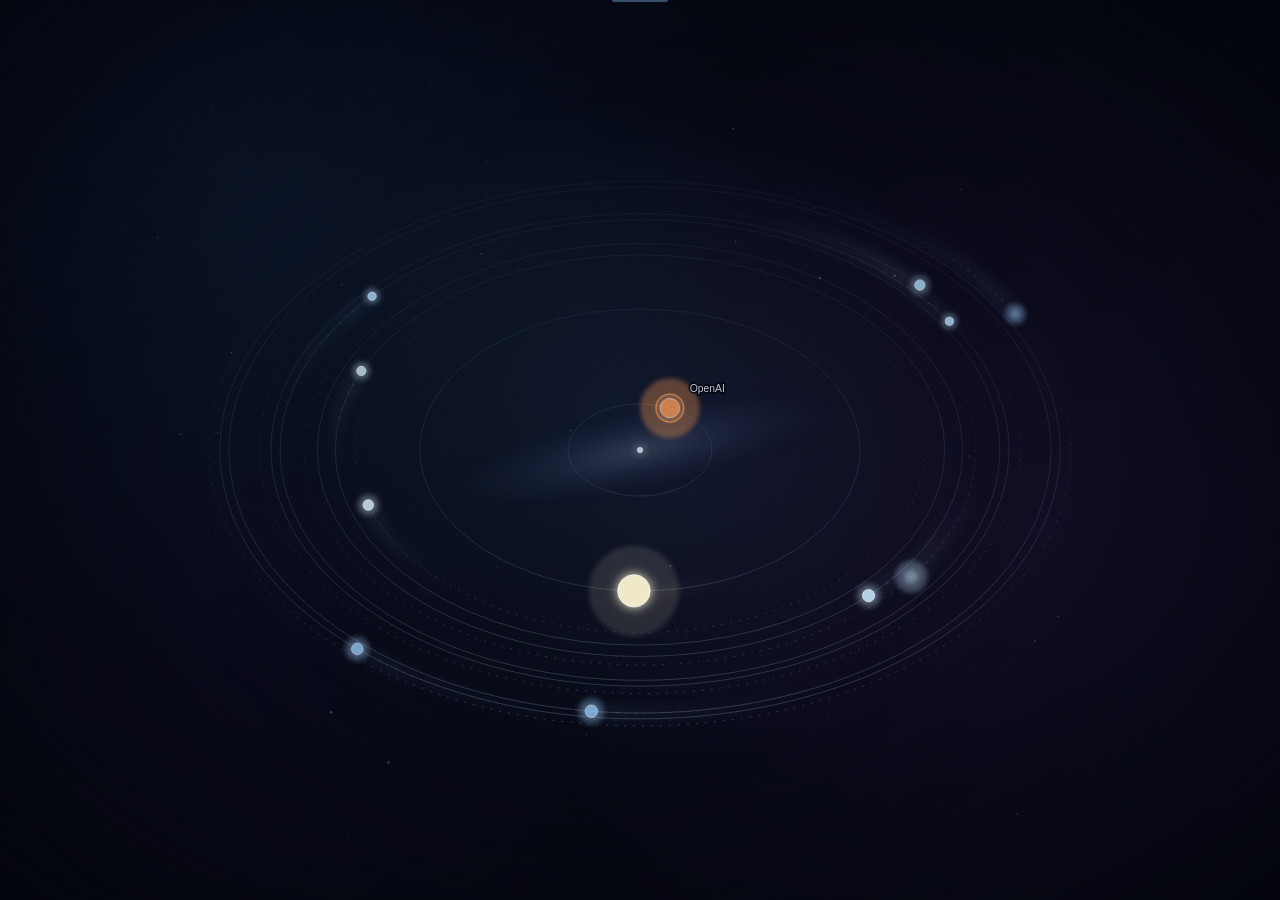
==== commit 4e5fdd87: "Space: +search bar" ====
--- a/outputs/index.html
+++ b/outputs/index.html
@@ -18,6 +18,15 @@
   <main class="view-main architecture-main">
     <section id="architecture-stage" class="architecture-stage" data-view="orbits" aria-label="Neolabs in concentric formation-time orbits">
       <svg class="architecture-svg" role="img"></svg>
+      <div class="space-search" data-space-search>
+        <form class="space-search-form" data-space-search-form role="search">
+          <label class="space-search-label" for="space-lab-search">Search labs</label>
+          <span class="space-search-icon" aria-hidden="true">⌕</span>
+          <input id="space-lab-search" class="space-search-input" data-space-search-input type="search" autocomplete="off" spellcheck="false" placeholder="Search labs…" aria-controls="space-lab-search-results" aria-expanded="false">
+          <kbd class="space-search-shortcut" aria-hidden="true">/</kbd>
+        </form>
+        <div id="space-lab-search-results" class="space-search-results" data-space-search-results role="listbox" aria-label="Matching labs" hidden></div>
+      </div>
       <div class="space-axis-controls" role="group" aria-label="Space grid axes">
         <label class="space-axis-control-y">
           <select id="space-y-axis" aria-label="Y axis"></select>
--- a/outputs/site.css
+++ b/outputs/site.css
@@ -267,6 +267,40 @@
 }
 body[data-page="space"] .view-nav a:hover,
 body[data-page="space"] .view-nav a.is-current { background: rgb(179 211 255 / 9%); }
+.space-search {
+  position: fixed;
+  top: 4.55rem;
+  left: 50%;
+  z-index: 20;
+  width: min(27rem, calc(100% - 2rem));
+  overflow: hidden;
+  border: 1px solid rgb(179 211 255 / 19%);
+  border-radius: 999px;
+  background: rgb(8 14 27 / 86%);
+  box-shadow: 0 12px 35px rgb(0 0 0 / 24%);
+  opacity: 0;
+  filter: blur(3px);
+  pointer-events: none;
+  transform: translateX(-50%) translateY(-8px);
+  transition: opacity 280ms ease, filter 280ms ease, transform 280ms ease, border-radius 160ms ease;
+  backdrop-filter: blur(16px) saturate(125%);
+}
+.space-search:has(.space-search-results:not([hidden])) { border-radius: 15px; }
+body[data-page="space"].space-chrome-visible .space-search,
+body[data-page="space"] .space-search.space-search-visible,
+.space-search:focus-within { opacity: 1; filter: none; pointer-events: auto; transform: translateX(-50%); }
+.space-search-form { position: relative; display: flex; min-height: 2.65rem; align-items: center; background: transparent; }
+.space-search-label { position: absolute; width: 1px; height: 1px; overflow: hidden; clip: rect(0 0 0 0); clip-path: inset(50%); white-space: nowrap; }
+.space-search-icon { margin-left: .82rem; color: var(--primary); font-size: 1.15rem; line-height: 1; }
+.space-search-input { min-width: 0; height: 2.55rem; flex: 1; padding: .45rem .65rem; border: 0; outline: 0; background: transparent; color: var(--foreground); font-size: .84rem; }
+.space-search-input::placeholder { color: var(--muted); }
+.space-search-shortcut { margin-right: .65rem; padding: .08rem .36rem; border: 1px solid rgb(179 211 255 / 22%); border-radius: 5px; color: var(--muted); font-size: .68rem; }
+.space-search-results { display: grid; max-height: min(18rem, 45vh); gap: .15rem; overflow: auto; padding: .35rem; border-top: 1px solid rgb(179 211 255 / 13%); background: transparent; }
+.space-search-results[hidden] { display: none; }
+.space-search-result { display: flex; width: 100%; align-items: center; justify-content: space-between; gap: .75rem; padding: .48rem .6rem; border: 0; border-radius: 8px; background: transparent; color: var(--foreground); cursor: pointer; text-align: left; }
+.space-search-result:hover, .space-search-result.is-active { background: rgb(179 211 255 / 10%); }
+.space-search-result small { overflow: hidden; color: var(--muted); font-size: .68rem; text-overflow: ellipsis; white-space: nowrap; }
+body[data-page="space"].space-grid-view .space-search { opacity: 1; filter: none; pointer-events: auto; transform: translateX(-50%); }
 .space-axis-controls { position: absolute; inset: 0; z-index: 7; pointer-events: none; opacity: 0; filter: blur(3px); transition: opacity 280ms ease, filter 280ms ease; }
 body[data-page="space"].space-chrome-visible .space-axis-controls { opacity: 1; filter: none; }
 .space-axis-controls label { position: absolute; display: block; pointer-events: auto; }
@@ -435,9 +469,11 @@
 @media (hover: none), (pointer: coarse) {
   body[data-page="space"] .site-header,
   body[data-page="space"] .star-legend,
-  body[data-page="space"] .space-last-updated { opacity: 1; pointer-events: auto; filter: none; }
+  body[data-page="space"] .space-last-updated,
+  body[data-page="space"] .space-search { opacity: 1; pointer-events: auto; filter: none; }
   body[data-page="space"] .space-axis-controls { opacity: 1; filter: none; }
   body[data-page="space"] .site-header { transform: translate(-50%, 0); }
+  body[data-page="space"] .space-search { transform: translateX(-50%); }
   body[data-page="space"] .star-legend { transform: translateY(0); }
   body[data-page="space"] .space-last-updated { transform: translateY(0); }
   body[data-page="space"] .space-chrome-cue { display: none; }
@@ -612,7 +648,7 @@
   .map-card, .web-lab-chip, .web-route-edge, .web-route-node rect { transition: none; }
   .space-axis-controls select.is-awaiting-selection { animation: none; }
   .architecture-svg .background-star, .architecture-svg .star-nebula-filament { animation: none; }
-  body[data-page="space"] .site-header, .star-legend, .space-last-updated, .space-chrome-cue,
+  body[data-page="space"] .site-header, .space-search, .star-legend, .space-last-updated, .space-chrome-cue,
   .architecture-svg .galactic-nebula, .architecture-svg .system-orbits, .architecture-svg .nebula-trails,
   .architecture-svg .space-grid, .architecture-svg .star-point { transition: none !important; }
 }
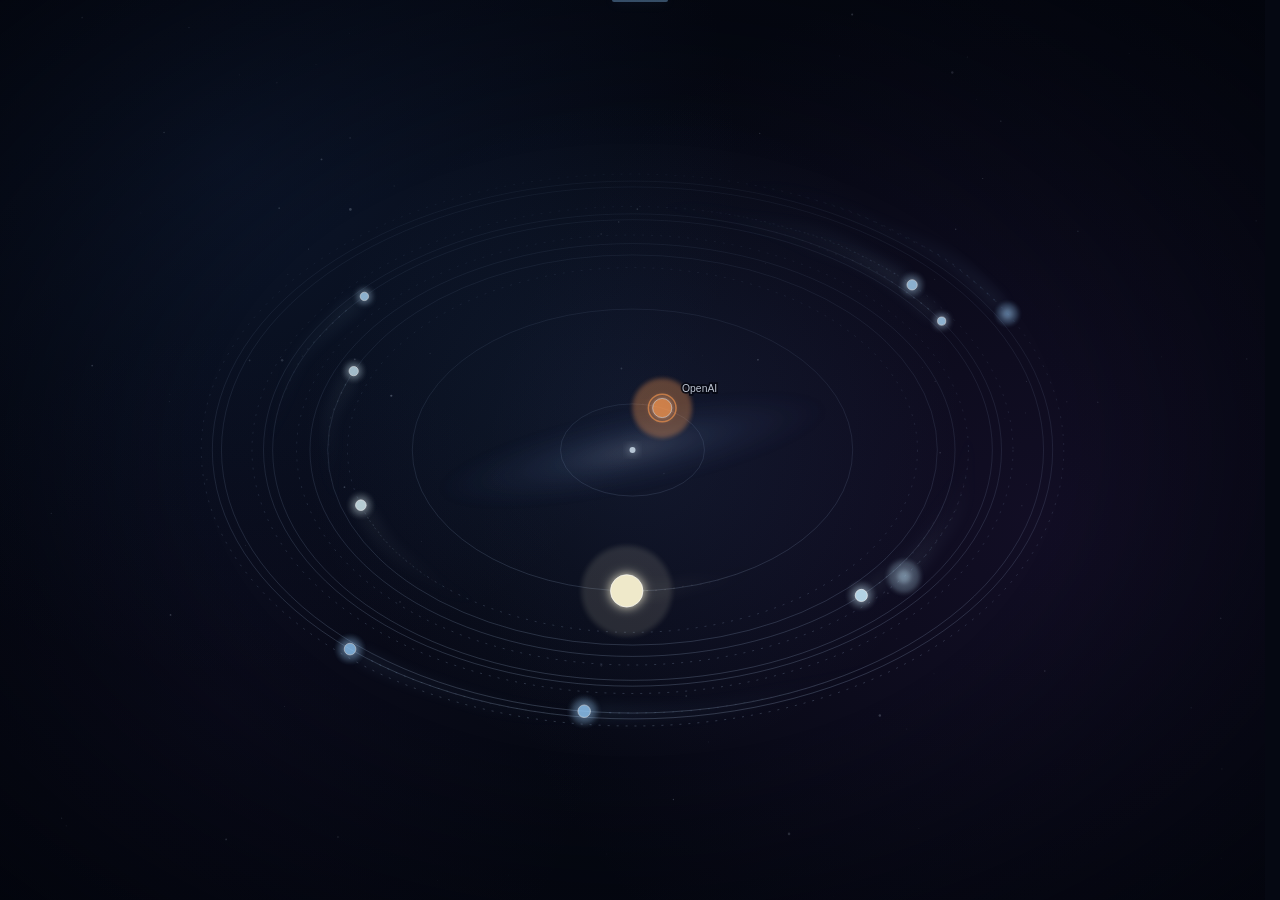
==== commit c9a07824: "*UI" ====
--- a/outputs/index.html
+++ b/outputs/index.html
@@ -3,8 +3,9 @@
 <head>
   <meta charset="utf-8">
   <meta name="viewport" content="width=device-width, initial-scale=1">
-  <meta name="description" content="Stellar space map of AI neolabs.">
+  <meta name="description" content="Analyzing neolabs.">
   <title>Space</title>
+  <link rel="icon" href="data:image/svg+xml,%3Csvg xmlns='http://www.w3.org/2000/svg' viewBox='0 0 64 64'%3E%3Ctext y='54' font-size='54'%3E%F0%9F%8C%8C%3C/text%3E%3C/svg%3E">
   <link rel="stylesheet" href="site.css?v=space-detail-layer">
 </head>
 <body data-page="space">
--- a/outputs/site.css
+++ b/outputs/site.css
@@ -25,6 +25,7 @@
 }
 
 * { box-sizing: border-box; }
+html { scrollbar-gutter: stable; }
 html, body { margin: 0; min-height: 100%; }
 body {
   background: var(--background);
@@ -481,12 +482,11 @@
 @media (max-width: 700px) and (hover: none), (max-width: 700px) and (pointer: coarse) {
   body[data-page="space"] .space-axis-control-y { transform: translateY(-50%); }
   body[data-page="space"] .space-axis-control-x { transform: translateX(-50%); }
-}
-@media (max-width: 700px) and (hover: none), (max-width: 700px) and (pointer: coarse) {
   body[data-page="space"] .space-last-updated { transform: translate(-50%, 0); }
 }
 
 /* Radar */
+.radar-main { padding-top: clamp(1rem, 2vw, 1.5rem); }
 .radar-workspace { display: grid; grid-template-columns: minmax(340px, .82fr) minmax(560px, 1.18fr); gap: 1.25rem; align-items: start; }
 .radar-chart-column { min-width: 0; }
 .radar-plot { width: 100%; min-width: 0; }
@@ -513,12 +513,14 @@
 .solid-line { border-top: 3px solid var(--radar-color, var(--series-1)); }
 .centered-detail { text-align: center; }
 .radar-table-wrap { min-width: 0; margin-top: .2rem; }
-.radar-table-heading { display: flex; align-items: center; justify-content: space-between; gap: .75rem; margin-bottom: .45rem; }
-.radar-table-wrap h2 { margin: 0; font-size: 1.05rem; }
-.radar-full-table-button { min-height: 2.15rem; padding: .35rem .62rem; font-size: .75rem; white-space: nowrap; }
-.radar-return-button { display: none; min-height: 2.15rem; align-items: center; gap: .38rem; padding: .35rem .62rem; font-size: .75rem; white-space: nowrap; }
+.radar-table-heading { display: flex; grid-column: 1 / -1; grid-row: 1; align-items: center; justify-content: center; min-height: 2.15rem; margin-bottom: .3rem; }
+.radar-mode-switch { display: inline-grid; width: 10.6rem; min-height: 2.15rem; }
+.radar-full-table-button { display: inline-flex; grid-area: 1 / 1; min-height: 2.15rem; align-items: center; gap: .38rem; padding: .35rem .62rem; font-size: .75rem; white-space: nowrap; }
+.radar-full-table-button kbd { padding: .08rem .28rem; border: 1px solid currentColor; border-radius: 4px; font: inherit; font-size: .68rem; line-height: 1.1; opacity: .72; }
+.radar-full-table-button[hidden], .radar-return-button[hidden] { display: none !important; }
+.radar-return-button { display: none; grid-area: 1 / 1; min-height: 2.15rem; align-items: center; gap: .38rem; padding: .35rem .62rem; font-size: .75rem; white-space: nowrap; }
 .radar-return-button kbd { padding: .08rem .28rem; border: 1px solid currentColor; border-radius: 4px; font: inherit; font-size: .68rem; line-height: 1.1; opacity: .72; }
-.radar-table-wrap.is-axis-expanded .radar-return-button { display: inline-flex; }
+.radar-workspace.has-full-table .radar-return-button { display: inline-flex; }
 .radar-table { width: 100%; table-layout: fixed; border-collapse: collapse; font-size: .77rem; }
 .radar-table th, .radar-table td { min-width: 0; padding: .48rem .42rem; border-bottom: 1px solid var(--border); text-align: left; vertical-align: top; overflow-wrap: anywhere; }
 .radar-table thead th { color: var(--muted); font-weight: 500; font-size: .72rem; }
@@ -529,8 +531,9 @@
 .radar-table thead th:nth-child(1) { width: 25%; }
 .radar-table thead th:nth-child(2) { width: 75%; }
 .radar-table-wrap.is-axis-expanded { position: relative; z-index: 8; padding: .8rem; border: 1px solid var(--border); border-radius: 12px; background: color-mix(in srgb, var(--background) 97%, transparent); box-shadow: 0 20px 54px rgb(0 0 0 / 24%); }
+.radar-table-wrap.is-axis-expanded.is-full-table { padding: 0; border: 0; border-radius: 0; background: transparent; box-shadow: none; }
 .radar-workspace.has-full-table .radar-chart-column { display: none; }
-.radar-workspace.has-axis-table .radar-table-wrap.is-full-table { grid-column: 1 / -1; grid-row: 1; width: 100%; margin-left: 0; }
+.radar-workspace.has-axis-table .radar-table-wrap.is-full-table { grid-column: 1 / -1; grid-row: 2; width: 100%; margin-left: 0; }
 .radar-table-wrap.is-axis-detail .radar-table .radar-axis-column.is-visible-axis,
 .radar-table-wrap.is-full-table .radar-table .radar-axis-column.is-visible-axis { display: table-cell; }
 .radar-table-wrap.is-axis-detail .radar-table thead th:nth-child(1) { width: 16%; }
@@ -575,7 +578,6 @@
   .radar-table-wrap.is-axis-expanded { width: 100%; max-width: 100%; margin-left: 0; }
 }
 @media (max-width: 700px) {
-  .radar-table-heading { align-items: flex-start; }
   .radar-table thead { display: none; }
   .radar-table, .radar-table tbody, .radar-table tr, .radar-table th, .radar-table td { display: block; width: 100%; }
   .radar-table-wrap.is-axis-detail .radar-table .radar-axis-column.is-visible-axis,
@@ -632,17 +634,30 @@
 .web-panel .citation-reveal { max-height: 8rem; opacity: 1; pointer-events: auto; transform: translateY(0); }
 
 @media (max-width: 760px) {
+  .site-header { width: calc(100% - 1.5rem); padding: .75rem 0; }
+  .view-nav { width: 100%; gap: .15rem; }
+  .view-nav a { min-width: 0; flex: 1 1 0; padding: .4rem .35rem; text-align: center; font-size: .86rem; }
+  .view-main:not(.architecture-main) { width: calc(100% - 1.5rem); }
   .web-panel { grid-template-columns: 1fr; padding: 1rem; }
   .web-heading h1 { font-size: clamp(1.8rem, 10vw, 2.8rem); }
   .map-cards { grid-template-columns: 1fr; }
   .map-card { min-height: 0; }
-  .site-header { align-items: flex-start; flex-direction: column; }
+  .site-header { align-items: center; flex-direction: column; }
   .view-controls { align-items: stretch; flex-direction: column; }
   .view-controls .field-label { width: 100%; }
-}
-@media (max-width: 420px) {
-  .view-nav { width: 100%; }
-  .view-nav a { flex: 1; text-align: center; }
+  .radar-table-heading { align-items: center; justify-content: center; }
+  .radar-full-table-button, .radar-return-button { min-height: 2.35rem; }
+  .radar-table-wrap.is-axis-expanded { padding: .6rem; }
+  .web-lab-chip { min-height: 2.35rem; }
+  .web-map-shell { border-radius: 12px; }
+  body[data-page="space"] .site-header { flex-direction: row; }
+  body[data-page="space"] .space-search { top: 4.1rem; width: calc(100% - 1.5rem); }
+}
+@media (max-width: 380px) {
+  .view-nav a { font-size: .78rem; }
+  .radar-full-table-button span, .radar-return-button span { display: none; }
+  .radar-mode-switch { width: 2.35rem; }
+  .radar-full-table-button, .radar-return-button { min-width: 2.35rem; justify-content: center; padding-inline: .5rem; }
 }
 @media (prefers-reduced-motion: reduce) {
   .map-card, .web-lab-chip, .web-route-edge, .web-route-node rect { transition: none; }
